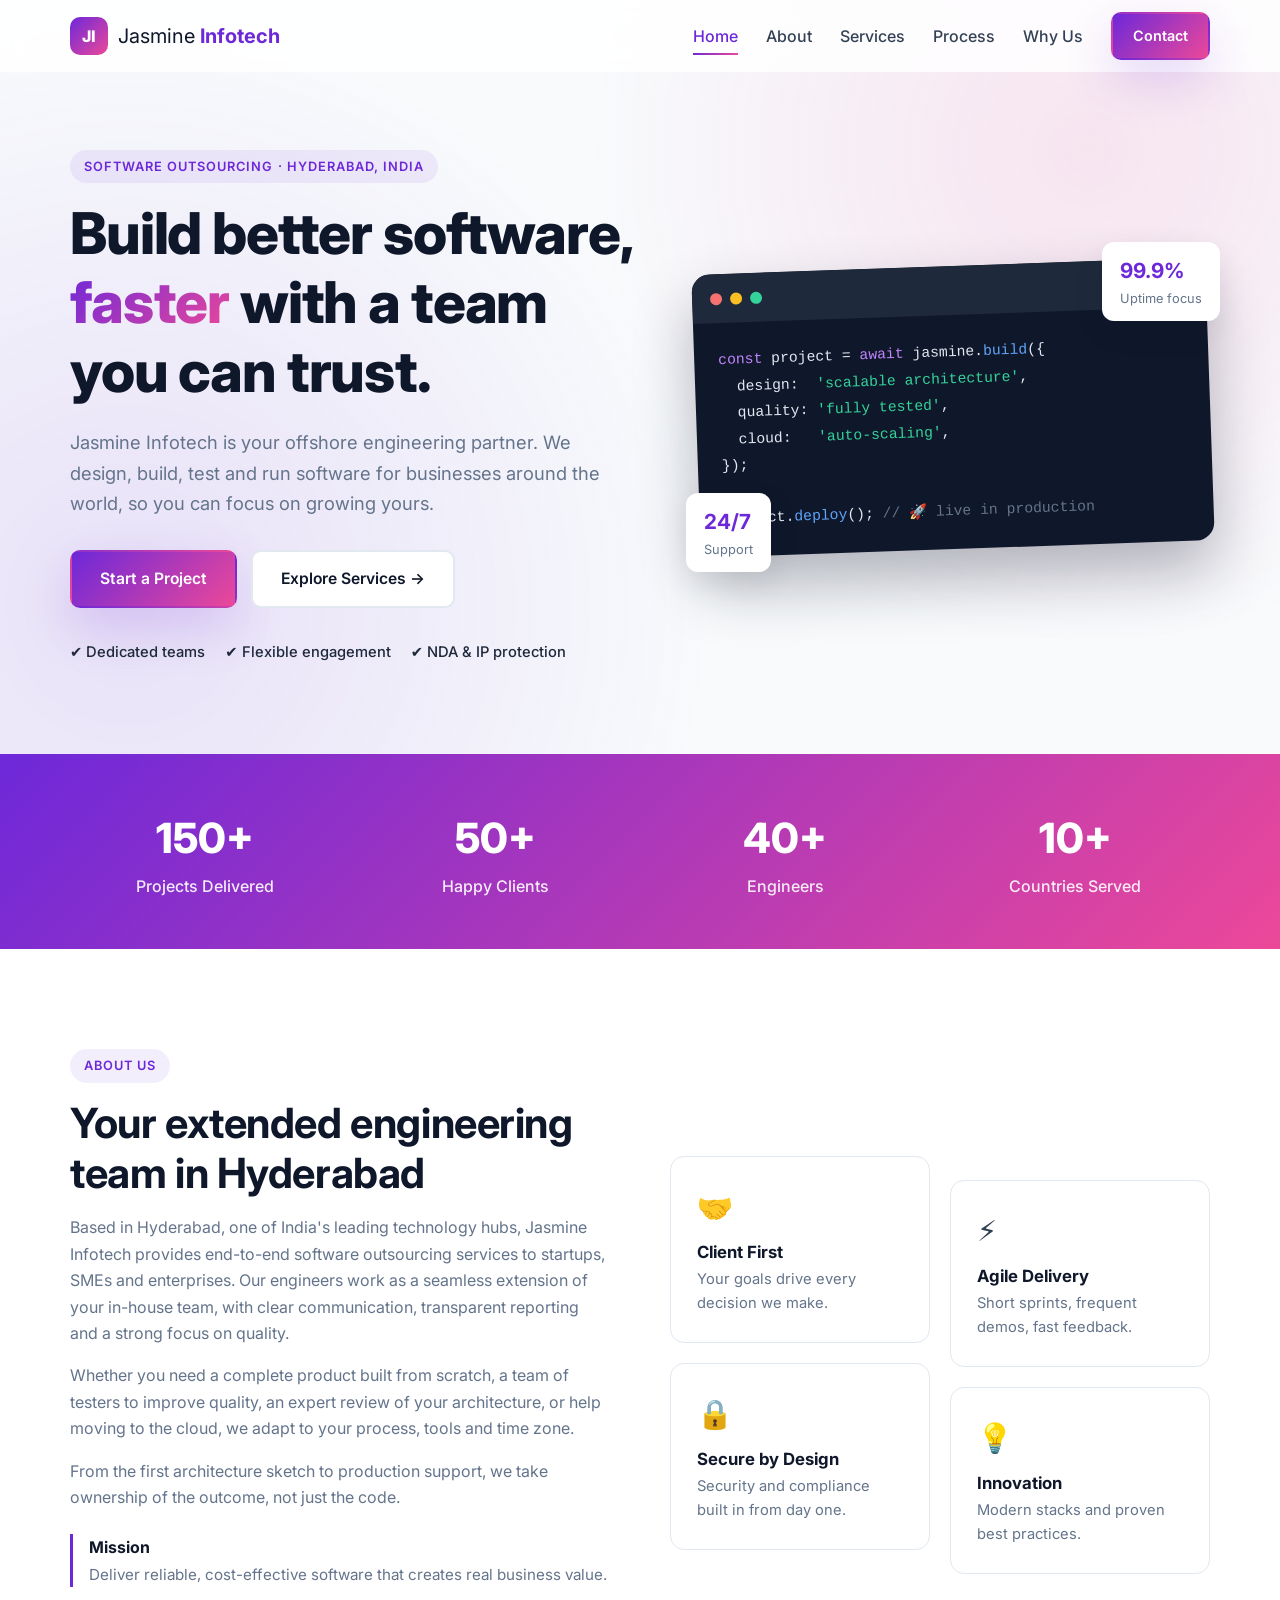
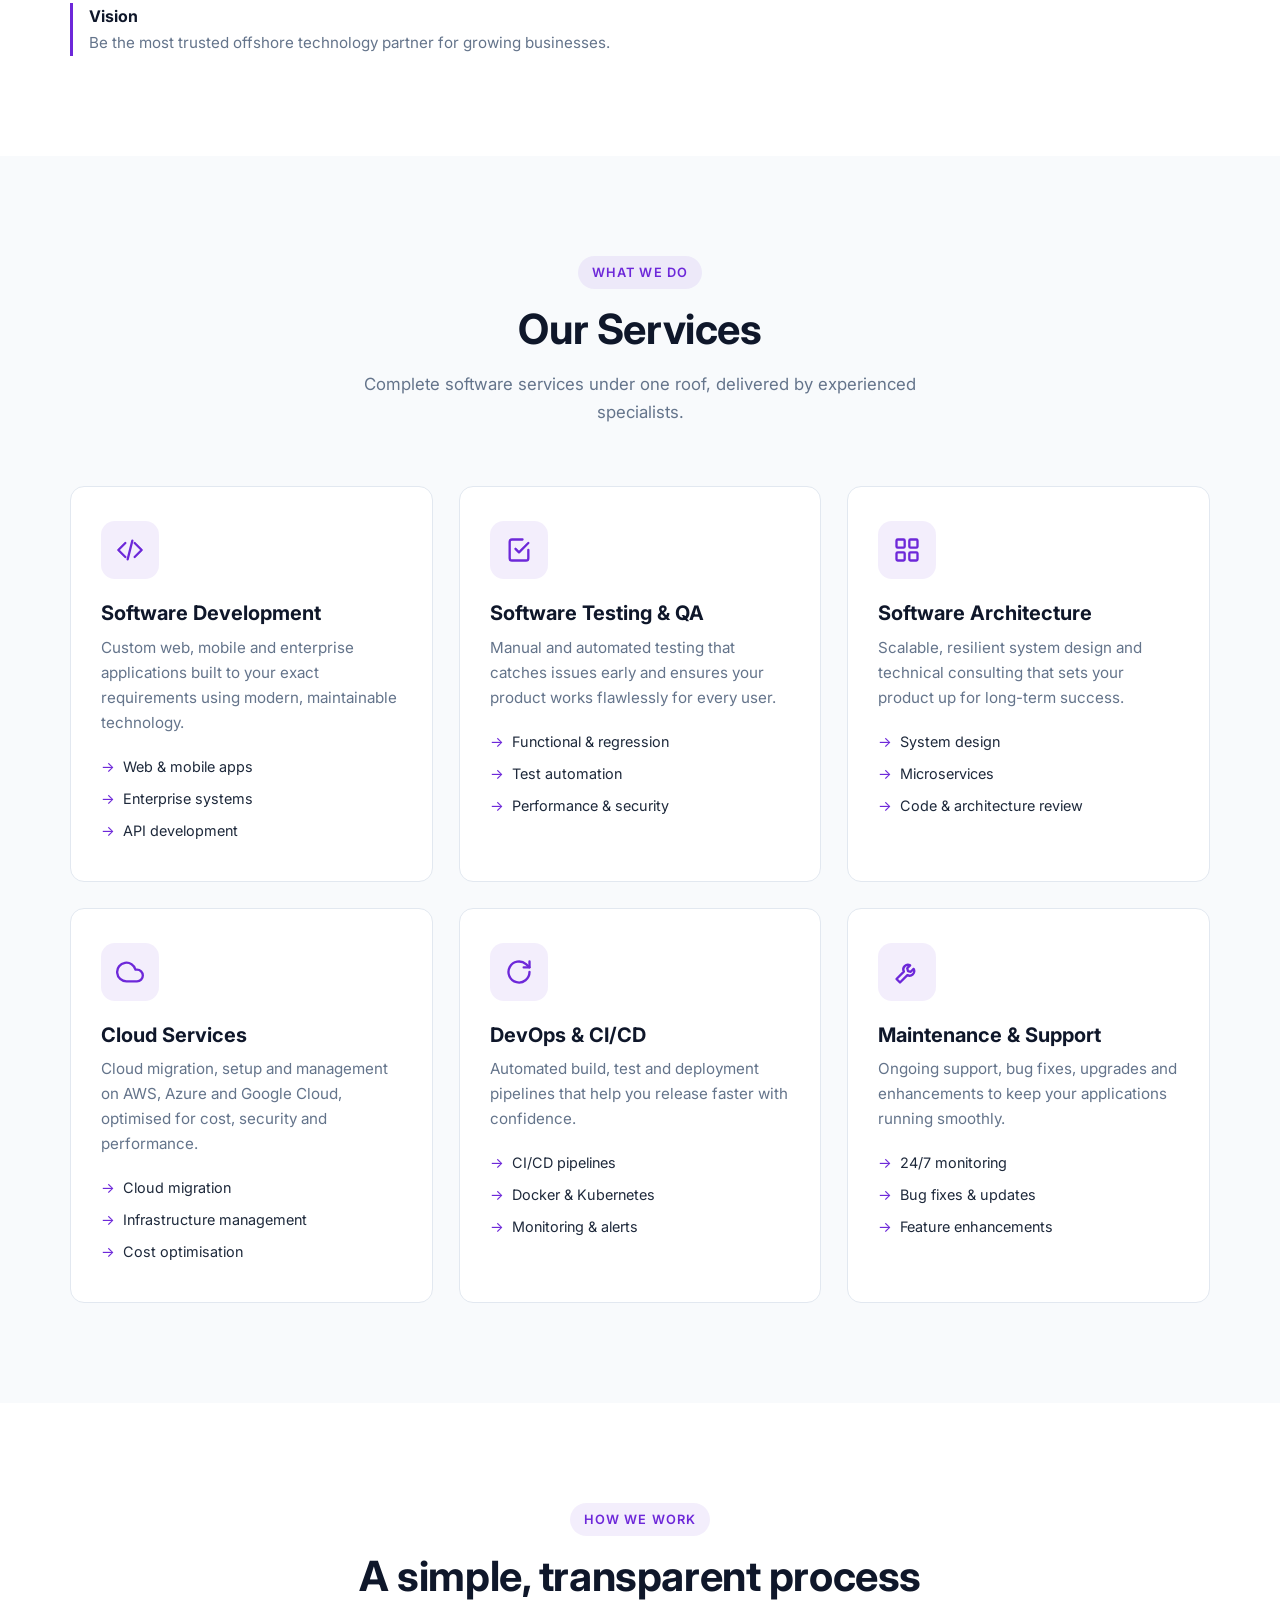
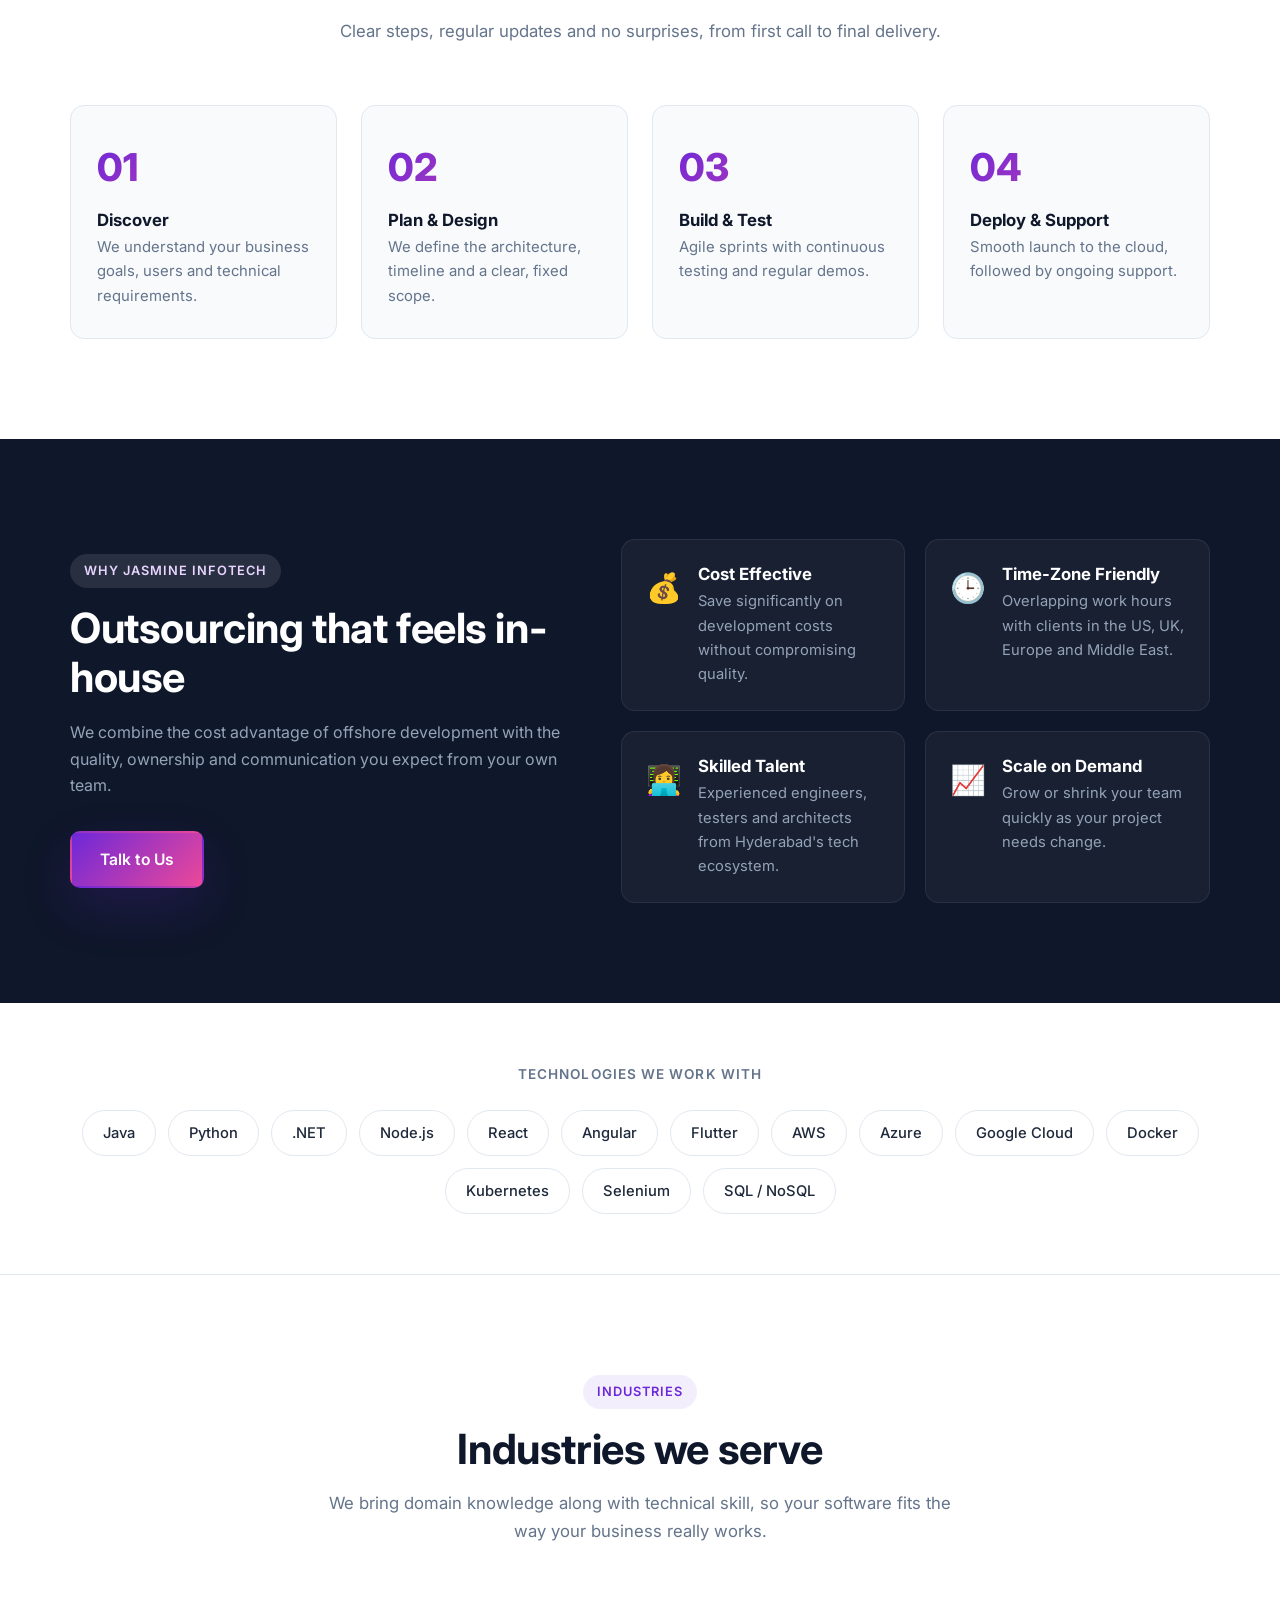
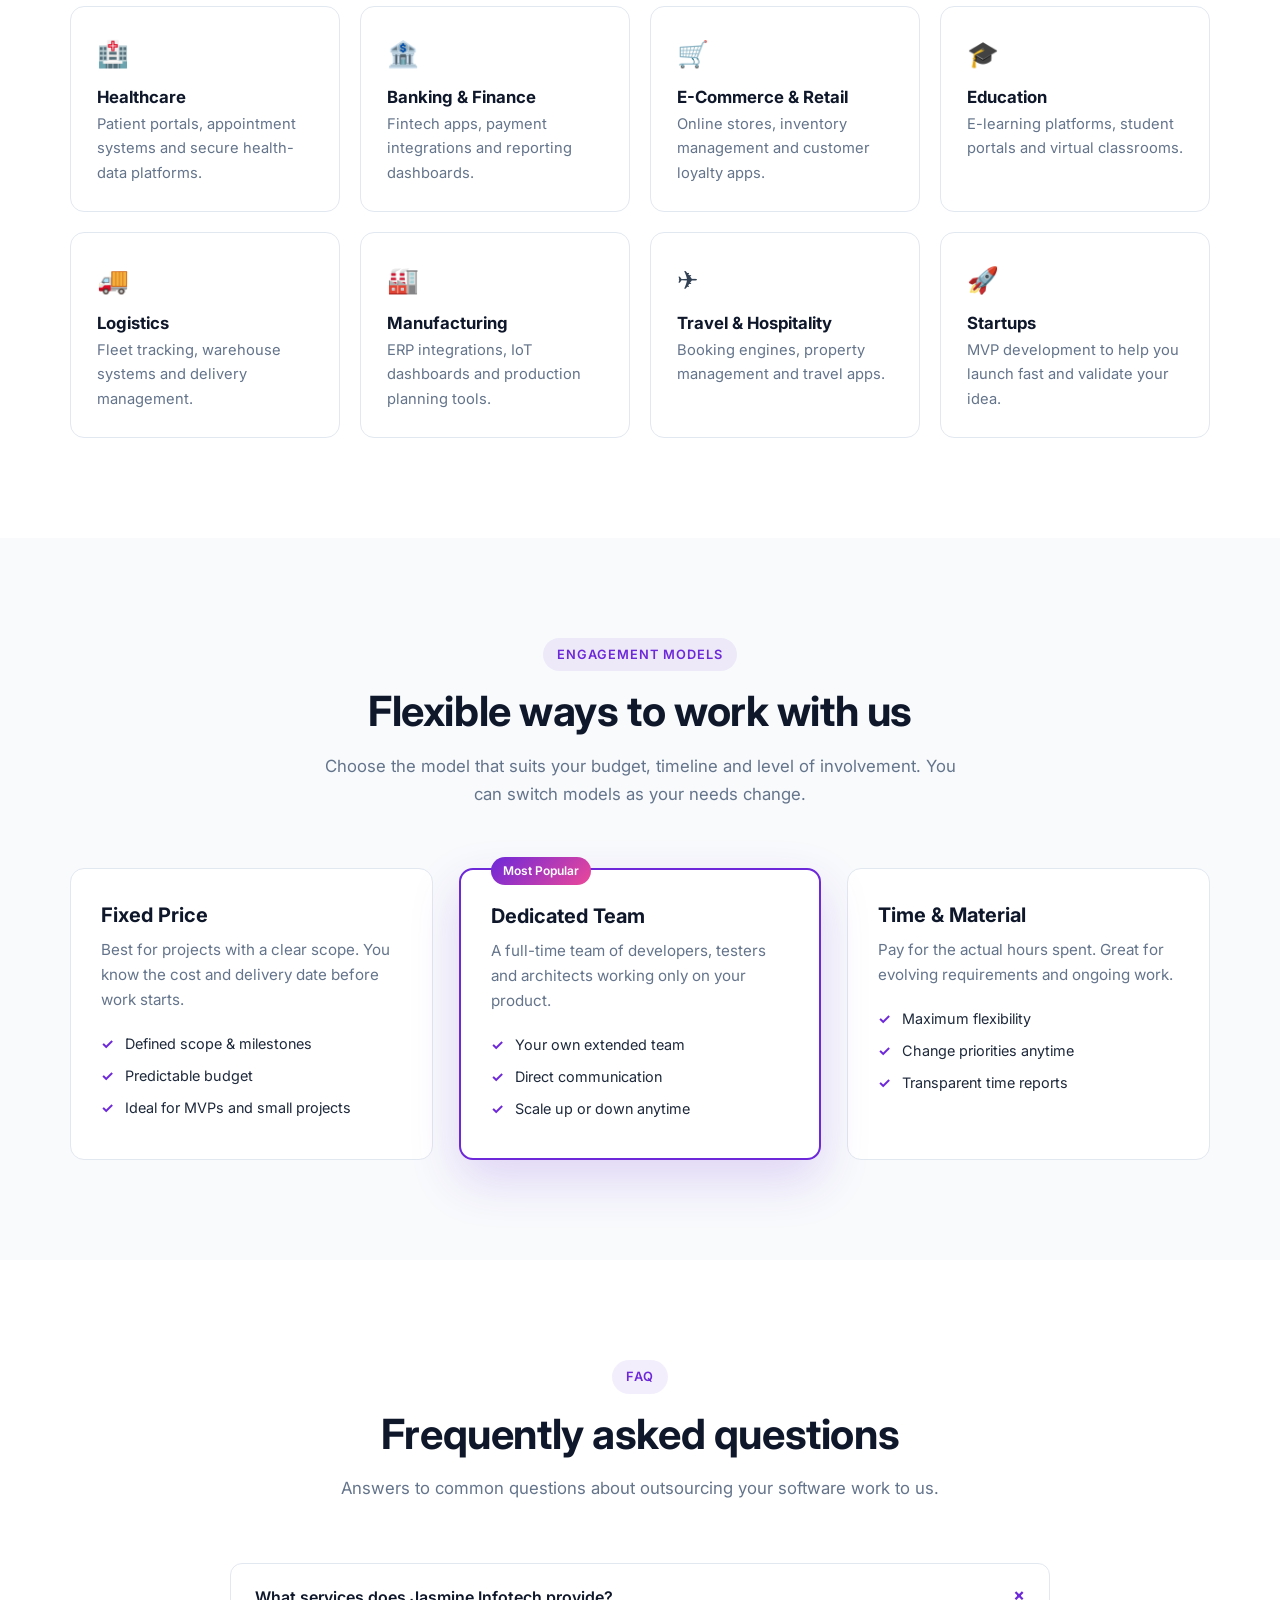
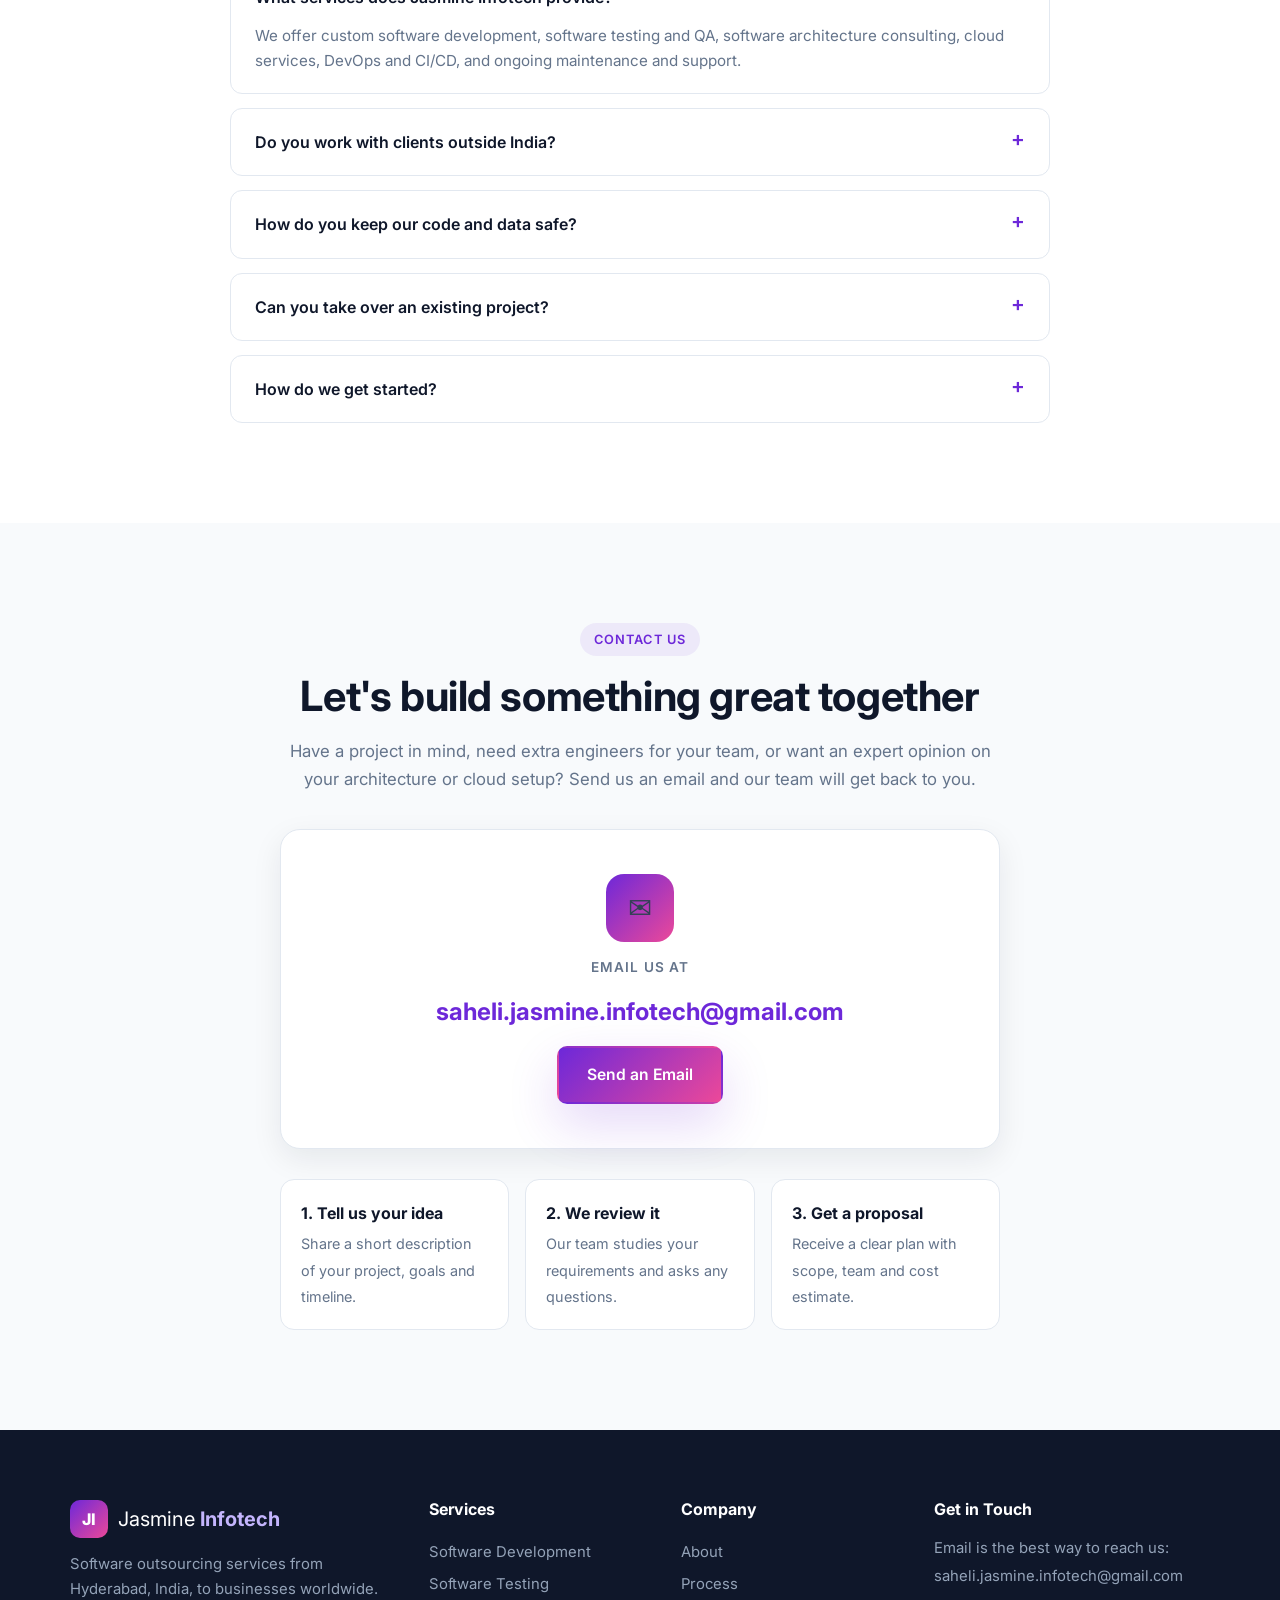
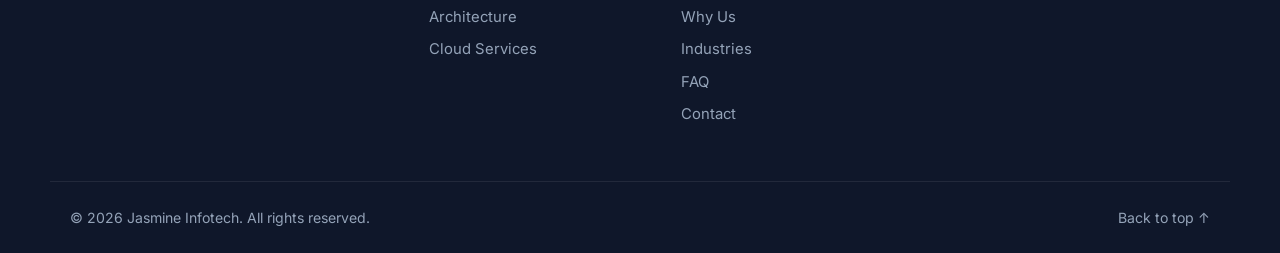
==== index.html @ f43a588f "Add files via upload" ====
<!DOCTYPE html>
<html lang="en">
<head>
  <meta charset="UTF-8" />
  <meta name="viewport" content="width=device-width, initial-scale=1.0" />
  <title>Jasmine Infotech | Software Outsourcing Services, Hyderabad</title>
  <meta name="description" content="Jasmine Infotech is a Hyderabad-based software outsourcing company offering custom software development, software testing, architecture consulting and cloud services." />
  <link rel="preconnect" href="https://fonts.googleapis.com" />
  <link rel="preconnect" href="https://fonts.gstatic.com" crossorigin />
  <link href="https://fonts.googleapis.com/css2?family=Inter:wght@400;500;600;700;800&display=swap" rel="stylesheet" />
  <script>document.documentElement.classList.add("js");</script>
  <style>
/* ===========================
   Jasmine Infotech - Styles
   =========================== */

:root {
  --primary: #6d28d9;
  --primary-dark: #5b21b6;
  --accent: #ec4899;
  --dark: #0f172a;
  --dark-2: #1e293b;
  --text: #334155;
  --muted: #64748b;
  --light: #f8fafc;
  --border: #e2e8f0;
  --white: #ffffff;
  --radius: 14px;
  --shadow: 0 10px 30px rgba(15, 23, 42, 0.08);
  --shadow-lg: 0 20px 50px rgba(109, 40, 217, 0.18);
  --gradient: linear-gradient(135deg, var(--primary), var(--accent));
}

*,
*::before,
*::after { box-sizing: border-box; margin: 0; padding: 0; }

html { scroll-behavior: smooth; scroll-padding-top: 80px; }

body {
  font-family: "Inter", system-ui, -apple-system, sans-serif;
  color: var(--text);
  background: var(--white);
  line-height: 1.65;
  -webkit-font-smoothing: antialiased;
}

img, svg { display: block; max-width: 100%; }
a { color: inherit; text-decoration: none; }
ul, ol { list-style: none; }

h1, h2, h3, h4, h5 { color: var(--dark); line-height: 1.2; font-weight: 700; }
h1 { font-size: clamp(2.2rem, 5vw, 3.6rem); font-weight: 800; letter-spacing: -0.02em; }
h2 { font-size: clamp(1.8rem, 3.5vw, 2.6rem); letter-spacing: -0.01em; margin-bottom: 1rem; }
h3 { font-size: 1.25rem; margin-bottom: 0.6rem; }
h4 { font-size: 1.05rem; margin-bottom: 0.3rem; }

.container { width: 100%; max-width: 1180px; margin: 0 auto; padding: 0 20px; }

.gradient-text {
  background: var(--gradient);
  -webkit-background-clip: text;
  background-clip: text;
  color: transparent;
}

.eyebrow {
  display: inline-block;
  font-size: 0.8rem;
  font-weight: 600;
  letter-spacing: 0.08em;
  text-transform: uppercase;
  color: var(--primary);
  background: rgba(109, 40, 217, 0.08);
  padding: 6px 14px;
  border-radius: 999px;
  margin-bottom: 1rem;
}
.eyebrow-light { color: #e9d5ff; background: rgba(255, 255, 255, 0.1); }

/* ---------- Buttons ---------- */
.btn {
  display: inline-flex;
  align-items: center;
  justify-content: center;
  gap: 8px;
  padding: 14px 28px;
  border-radius: 10px;
  font-weight: 600;
  font-size: 0.98rem;
  border: 2px solid transparent;
  cursor: pointer;
  transition: transform 0.2s, box-shadow 0.2s, background 0.2s, color 0.2s;
  font-family: inherit;
}
.btn-primary { background: var(--gradient); color: var(--white); box-shadow: var(--shadow-lg); }
.btn-primary:hover { transform: translateY(-2px); box-shadow: 0 24px 50px rgba(109, 40, 217, 0.3); }
.btn-ghost { color: var(--dark); border-color: var(--border); background: var(--white); }
.btn-ghost:hover { border-color: var(--primary); color: var(--primary); }
.btn-sm { padding: 10px 20px; font-size: 0.9rem; }
.btn-block { width: 100%; }

/* ---------- Header ---------- */
.header {
  position: fixed;
  inset: 0 0 auto 0;
  z-index: 100;
  background: rgba(255, 255, 255, 0.85);
  backdrop-filter: blur(12px);
  -webkit-backdrop-filter: blur(12px);
  transition: box-shadow 0.3s;
}
.header.scrolled { box-shadow: 0 4px 20px rgba(15, 23, 42, 0.08); }

.nav-wrap { display: flex; align-items: center; justify-content: space-between; height: 72px; }

.logo { display: flex; align-items: center; gap: 10px; font-size: 1.25rem; color: var(--dark); }
.logo-mark {
  display: grid;
  place-items: center;
  width: 38px;
  height: 38px;
  border-radius: 10px;
  background: var(--gradient);
  color: var(--white);
  font-weight: 800;
  font-size: 1rem;
  letter-spacing: -0.02em;
}
.logo-text strong { color: var(--primary); }
.logo-light { color: var(--white); }
.logo-light .logo-text strong { color: #c4b5fd; }

.nav { display: flex; align-items: center; gap: 28px; }
.nav-link { font-weight: 500; color: var(--text); position: relative; padding: 4px 0; }
.nav-link::after {
  content: "";
  position: absolute;
  left: 0;
  bottom: -2px;
  width: 0;
  height: 2px;
  background: var(--gradient);
  transition: width 0.25s;
}
.nav-link:hover,
.nav-link.active { color: var(--primary); }
.nav-link:hover::after,
.nav-link.active::after { width: 100%; }

.nav-toggle { display: none; background: none; border: 0; cursor: pointer; padding: 8px; }
.nav-toggle span { display: block; width: 24px; height: 2px; background: var(--dark); margin: 5px 0; transition: 0.3s; }
.nav-toggle.open span:nth-child(1) { transform: translateY(7px) rotate(45deg); }
.nav-toggle.open span:nth-child(2) { opacity: 0; }
.nav-toggle.open span:nth-child(3) { transform: translateY(-7px) rotate(-45deg); }

/* ---------- Hero ---------- */
.hero {
  padding: 150px 0 90px;
  background:
    radial-gradient(circle at 85% 20%, rgba(236, 72, 153, 0.12), transparent 40%),
    radial-gradient(circle at 10% 80%, rgba(109, 40, 217, 0.12), transparent 45%),
    var(--light);
  overflow: hidden;
}
.hero-grid { display: grid; grid-template-columns: 1.1fr 1fr; gap: 60px; align-items: center; }
.lead { font-size: 1.15rem; color: var(--muted); margin: 1.3rem 0 2rem; max-width: 560px; }
.hero-actions { display: flex; gap: 14px; flex-wrap: wrap; }
.hero-points { display: flex; flex-wrap: wrap; gap: 20px; margin-top: 2rem; font-size: 0.92rem; font-weight: 500; color: var(--dark-2); }

.hero-visual { position: relative; }
.code-card {
  background: var(--dark);
  border-radius: 18px;
  box-shadow: 0 30px 60px rgba(15, 23, 42, 0.3);
  overflow: hidden;
  transform: rotate(-2deg);
}
.code-head { display: flex; align-items: center; gap: 8px; padding: 14px 18px; background: var(--dark-2); }
.dot { width: 12px; height: 12px; border-radius: 50%; }
.dot.red { background: #f87171; }
.dot.yellow { background: #fbbf24; }
.dot.green { background: #34d399; }
.code-title { margin-left: auto; color: #94a3b8; font-size: 0.8rem; }
.code-body {
  padding: 24px;
  color: #e2e8f0;
  font-family: "SFMono-Regular", Consolas, Menlo, monospace;
  font-size: 0.92rem;
  line-height: 1.8;
  overflow-x: auto;
}
.code-body .k { color: #c084fc; }
.code-body .f { color: #60a5fa; }
.code-body .s { color: #34d399; }
.code-body .c { color: #64748b; }

.float-badge {
  position: absolute;
  background: var(--white);
  border-radius: 12px;
  padding: 12px 18px;
  box-shadow: var(--shadow);
  display: flex;
  flex-direction: column;
  animation: float 4s ease-in-out infinite;
}
.float-badge strong { font-size: 1.3rem; color: var(--primary); }
.float-badge span { font-size: 0.8rem; color: var(--muted); }
.badge-1 { top: -24px; right: -10px; }
.badge-2 { bottom: -24px; left: -10px; animation-delay: 2s; }

@keyframes float {
  0%, 100% { transform: translateY(0); }
  50% { transform: translateY(-10px); }
}

/* ---------- Stats ---------- */
.stats { background: var(--gradient); padding: 50px 0; color: var(--white); }
.stats-grid { display: grid; grid-template-columns: repeat(4, 1fr); gap: 20px; text-align: center; }
.stat-num, .stat-suffix { font-size: 2.6rem; font-weight: 800; }
.stat p { opacity: 0.9; font-weight: 500; }

/* ---------- Sections ---------- */
.section { padding: 100px 0; }
.section-alt { background: var(--light); }
.section-dark { background: var(--dark); color: #cbd5e1; }
.section-dark h2, .section-dark h4 { color: var(--white); }
.muted-light { color: #94a3b8; margin-bottom: 2rem; }

.section-head { text-align: center; max-width: 640px; margin: 0 auto 60px; }
.section-head p { color: var(--muted); font-size: 1.05rem; }

/* ---------- About ---------- */
.about-grid { display: grid; grid-template-columns: 1fr 1fr; gap: 60px; align-items: center; }
.about-text p { margin-bottom: 1rem; color: var(--muted); }
.about-list { display: grid; gap: 16px; margin-top: 1.5rem; }
.about-list div { border-left: 3px solid var(--primary); padding-left: 16px; }
.about-list strong { display: block; color: var(--dark); }
.about-list span { color: var(--muted); font-size: 0.95rem; }

.about-cards { display: grid; grid-template-columns: 1fr 1fr; gap: 20px; }
.mini-card {
  background: var(--white);
  border: 1px solid var(--border);
  border-radius: var(--radius);
  padding: 26px;
  transition: transform 0.3s, box-shadow 0.3s;
}
.mini-card:nth-child(even) { transform: translateY(24px); }
.mini-card:hover { box-shadow: var(--shadow); }
.mini-icon { font-size: 1.8rem; display: block; margin-bottom: 12px; }
.mini-card p { font-size: 0.92rem; color: var(--muted); }

/* ---------- Services ---------- */
.services-grid { display: grid; grid-template-columns: repeat(3, 1fr); gap: 26px; }
.service-card {
  background: var(--white);
  border: 1px solid var(--border);
  border-radius: var(--radius);
  padding: 34px 30px;
  position: relative;
  overflow: hidden;
  transition: transform 0.3s, box-shadow 0.3s, border-color 0.3s;
}
.service-card::before {
  content: "";
  position: absolute;
  inset: 0 0 auto 0;
  height: 4px;
  background: var(--gradient);
  transform: scaleX(0);
  transform-origin: left;
  transition: transform 0.35s;
}
.service-card:hover { transform: translateY(-6px); box-shadow: var(--shadow-lg); border-color: transparent; }
.service-card:hover::before { transform: scaleX(1); }
.service-icon {
  width: 58px;
  height: 58px;
  border-radius: 14px;
  display: grid;
  place-items: center;
  background: rgba(109, 40, 217, 0.08);
  margin-bottom: 22px;
  transition: background 0.3s;
}
.service-icon svg {
  width: 28px;
  height: 28px;
  fill: none;
  stroke: var(--primary);
  stroke-width: 2;
  stroke-linecap: round;
  stroke-linejoin: round;
  transition: stroke 0.3s;
}
.service-card:hover .service-icon { background: var(--gradient); }
.service-card:hover .service-icon svg { stroke: var(--white); }
.service-card p { color: var(--muted); font-size: 0.95rem; margin-bottom: 1rem; }
.service-card li { font-size: 0.9rem; padding: 4px 0 4px 22px; position: relative; color: var(--dark-2); }
.service-card li::before { content: "→"; position: absolute; left: 0; color: var(--primary); }

/* ---------- Process ---------- */
.process-grid { display: grid; grid-template-columns: repeat(4, 1fr); gap: 24px; counter-reset: step; }
.step {
  padding: 30px 26px;
  border-radius: var(--radius);
  background: var(--light);
  border: 1px solid var(--border);
  position: relative;
}
.step-num {
  font-size: 2.4rem;
  font-weight: 800;
  background: var(--gradient);
  -webkit-background-clip: text;
  background-clip: text;
  color: transparent;
  display: block;
  margin-bottom: 10px;
}
.step p { color: var(--muted); font-size: 0.93rem; }

/* ---------- Why us ---------- */
.why-grid { display: grid; grid-template-columns: 1fr 1.2fr; gap: 60px; align-items: center; }
.why-list { display: grid; grid-template-columns: 1fr 1fr; gap: 20px; }
.why-item {
  display: flex;
  gap: 16px;
  padding: 24px;
  background: rgba(255, 255, 255, 0.04);
  border: 1px solid rgba(255, 255, 255, 0.08);
  border-radius: var(--radius);
  transition: background 0.3s;
}
.why-item:hover { background: rgba(255, 255, 255, 0.08); }
.why-item > span { font-size: 1.8rem; }
.why-item p { font-size: 0.92rem; color: #94a3b8; }

/* ---------- Tech ---------- */
.tech { padding: 60px 0; border-bottom: 1px solid var(--border); }
.tech-label { text-align: center; font-weight: 600; color: var(--muted); text-transform: uppercase; letter-spacing: 0.08em; font-size: 0.85rem; margin-bottom: 24px; }
.tech-list { display: flex; flex-wrap: wrap; justify-content: center; gap: 12px; }
.tech-list span {
  padding: 10px 20px;
  border: 1px solid var(--border);
  border-radius: 999px;
  font-weight: 500;
  font-size: 0.92rem;
  color: var(--dark-2);
  transition: 0.25s;
}
.tech-list span:hover { border-color: var(--primary); color: var(--primary); background: rgba(109, 40, 217, 0.05); }

/* ---------- Contact ---------- */
.contact-box { max-width: 760px; margin: 0 auto; text-align: center; }
.contact-box > p { color: var(--muted); font-size: 1.05rem; margin-bottom: 2.2rem; }
.email-card {
  display: flex;
  flex-direction: column;
  align-items: center;
  gap: 14px;
  background: var(--white);
  border-radius: 20px;
  padding: 44px 30px;
  box-shadow: var(--shadow);
  border: 1px solid var(--border);
}
.email-icon {
  width: 68px;
  height: 68px;
  display: grid;
  place-items: center;
  border-radius: 18px;
  background: var(--gradient);
  font-size: 1.8rem;
}
.email-label { font-size: 0.85rem; font-weight: 600; text-transform: uppercase; letter-spacing: 0.08em; color: var(--muted); }
.email-address { font-size: clamp(1.05rem, 3.5vw, 1.5rem); font-weight: 700; color: var(--primary); word-break: break-all; }
.email-address:hover { text-decoration: underline; }
.email-tips { display: grid; grid-template-columns: repeat(3, 1fr); gap: 16px; margin-top: 30px; text-align: left; }
.email-tips div { background: var(--white); border: 1px solid var(--border); border-radius: var(--radius); padding: 20px; }
.email-tips strong { display: block; color: var(--dark); margin-bottom: 4px; }
.email-tips span { font-size: 0.9rem; color: var(--muted); }

/* ---------- Industries / Models / FAQ ---------- */
.industry-grid { display: grid; grid-template-columns: repeat(4, 1fr); gap: 20px; }
.industry {
  padding: 26px;
  border-radius: var(--radius);
  border: 1px solid var(--border);
  background: var(--white);
  transition: transform 0.3s, box-shadow 0.3s;
}
.industry:hover { transform: translateY(-4px); box-shadow: var(--shadow); }
.industry .mini-icon { font-size: 1.6rem; }
.industry p { font-size: 0.92rem; color: var(--muted); }

.models-grid { display: grid; grid-template-columns: repeat(3, 1fr); gap: 26px; }
.model {
  background: var(--white);
  border: 1px solid var(--border);
  border-radius: var(--radius);
  padding: 34px 30px;
}
.model.featured { border: 2px solid var(--primary); box-shadow: var(--shadow-lg); position: relative; }
.model-tag {
  position: absolute;
  top: -13px;
  left: 30px;
  background: var(--gradient);
  color: var(--white);
  font-size: 0.75rem;
  font-weight: 600;
  padding: 4px 12px;
  border-radius: 999px;
}
.model > p { color: var(--muted); font-size: 0.95rem; margin-bottom: 1rem; }
.model li { font-size: 0.9rem; padding: 4px 0 4px 24px; position: relative; color: var(--dark-2); }
.model li::before { content: "✓"; position: absolute; left: 0; color: var(--primary); font-weight: 700; }

.faq-list { max-width: 820px; margin: 0 auto; display: grid; gap: 14px; }
.faq-list details {
  background: var(--white);
  border: 1px solid var(--border);
  border-radius: 12px;
  padding: 20px 24px;
}
.faq-list summary {
  cursor: pointer;
  font-weight: 600;
  color: var(--dark);
  list-style: none;
  display: flex;
  justify-content: space-between;
  gap: 16px;
}
.faq-list summary::-webkit-details-marker { display: none; }
.faq-list summary::after { content: "+"; color: var(--primary); font-size: 1.3rem; line-height: 1; transition: transform 0.2s; }
.faq-list details[open] summary::after { transform: rotate(45deg); }
.faq-list details p { margin-top: 12px; color: var(--muted); font-size: 0.95rem; }

/* ---------- Footer ---------- */
.footer { background: var(--dark); color: #94a3b8; padding: 70px 0 0; }
.footer-grid { display: grid; grid-template-columns: 1.5fr 1fr 1fr 1.3fr; gap: 40px; padding-bottom: 50px; }
.footer-grid > div > p { margin-top: 14px; font-size: 0.93rem; }
.footer h5 { color: var(--white); font-size: 1rem; margin-bottom: 16px; }
.footer-grid a:not(.logo) { display: block; padding: 4px 0; font-size: 0.93rem; transition: color 0.2s; word-break: break-all; }
.footer-grid a:not(.logo):hover { color: var(--white); }
.footer-bottom {
  display: flex;
  justify-content: space-between;
  align-items: center;
  flex-wrap: wrap;
  gap: 10px;
  padding-top: 24px;
  padding-bottom: 24px;
  border-top: 1px solid rgba(255, 255, 255, 0.08);
  font-size: 0.88rem;
}
.to-top:hover { color: var(--white); }

/* ---------- Reveal animation ---------- */
.js .reveal { opacity: 0; transform: translateY(30px); transition: opacity 0.7s ease, transform 0.7s ease; }
.js .reveal.visible { opacity: 1; transform: none; }
.mini-card.reveal.visible:nth-child(even) { transform: translateY(24px); }

@media (prefers-reduced-motion: reduce) {
  html { scroll-behavior: auto; }
  .reveal { opacity: 1; transform: none; transition: none; }
  .float-badge { animation: none; }
}

/* ---------- Responsive ---------- */
@media (max-width: 1024px) {
  .services-grid { grid-template-columns: repeat(2, 1fr); }
  .process-grid { grid-template-columns: repeat(2, 1fr); }
  .industry-grid { grid-template-columns: repeat(2, 1fr); }
  .models-grid { grid-template-columns: 1fr; max-width: 520px; margin: 0 auto; }
  .footer-grid { grid-template-columns: 1fr 1fr; }
}

@media (max-width: 860px) {
  .nav {
    position: fixed;
    top: 72px;
    left: 0;
    right: 0;
    flex-direction: column;
    align-items: stretch;
    gap: 0;
    background: var(--white);
    padding: 10px 20px 24px;
    box-shadow: 0 20px 30px rgba(15, 23, 42, 0.1);
    transform: translateY(-120%);
    transition: transform 0.35s ease;
    z-index: -1;
  }
  .nav.open { transform: translateY(0); }
  .nav-link { padding: 14px 0; border-bottom: 1px solid var(--border); }
  .nav-link::after { display: none; }
  .nav-cta { margin-top: 16px; }
  .nav-toggle { display: block; }

  .hero { padding: 120px 0 80px; }
  .hero-grid,
  .about-grid,
  .why-grid { grid-template-columns: 1fr; gap: 50px; }
  .hero-visual { max-width: 520px; margin: 0 auto; width: 100%; }
  .stats-grid { grid-template-columns: repeat(2, 1fr); gap: 30px; }
  .section { padding: 80px 0; }
}

@media (max-width: 600px) {
  .services-grid,
  .process-grid,
  .why-list,
  .about-cards,
  .email-tips,
  .industry-grid,
  .models-grid,
  .footer-grid { grid-template-columns: 1fr; }
  .mini-card:nth-child(even),
  .mini-card.reveal.visible:nth-child(even) { transform: none; }
  .email-card { padding: 34px 20px; }
  .container { padding: 0 16px; }
  .code-body { font-size: 0.8rem; padding: 18px; }
  .badge-1 { right: 0; }
  .badge-2 { left: 0; }
}
  </style>
</head>
<body>

  <!-- ========== HEADER ========== -->
  <header class="header" id="header">
    <div class="container nav-wrap">
      <a href="#home" class="logo" aria-label="Jasmine Infotech home">
        <span class="logo-mark">JI</span>
        <span class="logo-text">Jasmine <strong>Infotech</strong></span>
      </a>

      <nav class="nav" id="nav">
        <a href="#home" class="nav-link active">Home</a>
        <a href="#about" class="nav-link">About</a>
        <a href="#services" class="nav-link">Services</a>
        <a href="#process" class="nav-link">Process</a>
        <a href="#why" class="nav-link">Why Us</a>
        <a href="#contact" class="btn btn-primary btn-sm nav-cta">Contact</a>
      </nav>

      <button class="nav-toggle" id="navToggle" aria-label="Open menu" aria-expanded="false">
        <span></span><span></span><span></span>
      </button>
    </div>
  </header>

  <main>
    <!-- ========== HERO ========== -->
    <section class="hero" id="home">
      <div class="container hero-grid">
        <div class="hero-content reveal">
          <span class="eyebrow">Software Outsourcing · Hyderabad, India</span>
          <h1>Build better software, <span class="gradient-text">faster</span> with a team you can trust.</h1>
          <p class="lead">
            Jasmine Infotech is your offshore engineering partner. We design, build, test and run
            software for businesses around the world, so you can focus on growing yours.
          </p>
          <div class="hero-actions">
            <a href="#contact" class="btn btn-primary">Start a Project</a>
            <a href="#services" class="btn btn-ghost">Explore Services →</a>
          </div>
          <ul class="hero-points">
            <li>✔ Dedicated teams</li>
            <li>✔ Flexible engagement</li>
            <li>✔ NDA &amp; IP protection</li>
          </ul>
        </div>

        <div class="hero-visual reveal" aria-hidden="true">
          <div class="code-card">
            <div class="code-head">
              <span class="dot red"></span><span class="dot yellow"></span><span class="dot green"></span>
              <span class="code-title">deploy.js</span>
            </div>
<pre class="code-body"><code><span class="k">const</span> project = <span class="k">await</span> jasmine.<span class="f">build</span>({
  design:  <span class="s">'scalable architecture'</span>,
  quality: <span class="s">'fully tested'</span>,
  cloud:   <span class="s">'auto-scaling'</span>,
});

project.<span class="f">deploy</span>(); <span class="c">// 🚀 live in production</span></code></pre>
          </div>
          <div class="float-badge badge-1"><strong>99.9%</strong><span>Uptime focus</span></div>
          <div class="float-badge badge-2"><strong>24/7</strong><span>Support</span></div>
        </div>
      </div>
    </section>

    <!-- ========== STATS ========== -->
    <section class="stats">
      <div class="container stats-grid">
        <div class="stat reveal"><span class="stat-num" data-target="150">0</span><span class="stat-suffix">+</span><p>Projects Delivered</p></div>
        <div class="stat reveal"><span class="stat-num" data-target="50">0</span><span class="stat-suffix">+</span><p>Happy Clients</p></div>
        <div class="stat reveal"><span class="stat-num" data-target="40">0</span><span class="stat-suffix">+</span><p>Engineers</p></div>
        <div class="stat reveal"><span class="stat-num" data-target="10">0</span><span class="stat-suffix">+</span><p>Countries Served</p></div>
      </div>
    </section>

    <!-- ========== ABOUT ========== -->
    <section class="section" id="about">
      <div class="container about-grid">
        <div class="about-text reveal">
          <span class="eyebrow">About Us</span>
          <h2>Your extended engineering team in Hyderabad</h2>
          <p>
            Based in Hyderabad, one of India's leading technology hubs, Jasmine Infotech provides
            end-to-end software outsourcing services to startups, SMEs and enterprises. Our engineers
            work as a seamless extension of your in-house team, with clear communication,
            transparent reporting and a strong focus on quality.
          </p>
          <p>
            Whether you need a complete product built from scratch, a team of testers to improve
            quality, an expert review of your architecture, or help moving to the cloud, we adapt to
            your process, tools and time zone.
          </p>
          <p>
            From the first architecture sketch to production support, we take ownership of the
            outcome, not just the code.
          </p>
          <div class="about-list">
            <div><strong>Mission</strong><span>Deliver reliable, cost-effective software that creates real business value.</span></div>
            <div><strong>Vision</strong><span>Be the most trusted offshore technology partner for growing businesses.</span></div>
          </div>
        </div>
        <div class="about-cards reveal">
          <div class="mini-card"><span class="mini-icon">🤝</span><h4>Client First</h4><p>Your goals drive every decision we make.</p></div>
          <div class="mini-card"><span class="mini-icon">⚡</span><h4>Agile Delivery</h4><p>Short sprints, frequent demos, fast feedback.</p></div>
          <div class="mini-card"><span class="mini-icon">🔒</span><h4>Secure by Design</h4><p>Security and compliance built in from day one.</p></div>
          <div class="mini-card"><span class="mini-icon">💡</span><h4>Innovation</h4><p>Modern stacks and proven best practices.</p></div>
        </div>
      </div>
    </section>

    <!-- ========== SERVICES ========== -->
    <section class="section section-alt" id="services">
      <div class="container">
        <div class="section-head reveal">
          <span class="eyebrow">What We Do</span>
          <h2>Our Services</h2>
          <p>Complete software services under one roof, delivered by experienced specialists.</p>
        </div>

        <div class="services-grid">
          <article class="service-card reveal">
            <div class="service-icon">
              <svg viewBox="0 0 24 24"><path d="M8 6l-6 6 6 6M16 6l6 6-6 6M14 4l-4 16"/></svg>
            </div>
            <h3>Software Development</h3>
            <p>Custom web, mobile and enterprise applications built to your exact requirements using modern, maintainable technology.</p>
            <ul><li>Web &amp; mobile apps</li><li>Enterprise systems</li><li>API development</li></ul>
          </article>

          <article class="service-card reveal">
            <div class="service-icon">
              <svg viewBox="0 0 24 24"><path d="M9 11l3 3 8-8"/><path d="M20 12v7a2 2 0 01-2 2H6a2 2 0 01-2-2V5a2 2 0 012-2h9"/></svg>
            </div>
            <h3>Software Testing &amp; QA</h3>
            <p>Manual and automated testing that catches issues early and ensures your product works flawlessly for every user.</p>
            <ul><li>Functional &amp; regression</li><li>Test automation</li><li>Performance &amp; security</li></ul>
          </article>

          <article class="service-card reveal">
            <div class="service-icon">
              <svg viewBox="0 0 24 24"><rect x="3" y="3" width="7" height="7" rx="1"/><rect x="14" y="3" width="7" height="7" rx="1"/><rect x="3" y="14" width="7" height="7" rx="1"/><rect x="14" y="14" width="7" height="7" rx="1"/></svg>
            </div>
            <h3>Software Architecture</h3>
            <p>Scalable, resilient system design and technical consulting that sets your product up for long-term success.</p>
            <ul><li>System design</li><li>Microservices</li><li>Code &amp; architecture review</li></ul>
          </article>

          <article class="service-card reveal">
            <div class="service-icon">
              <svg viewBox="0 0 24 24"><path d="M18 10h-1.26A8 8 0 109 20h9a5 5 0 000-10z"/></svg>
            </div>
            <h3>Cloud Services</h3>
            <p>Cloud migration, setup and management on AWS, Azure and Google Cloud, optimised for cost, security and performance.</p>
            <ul><li>Cloud migration</li><li>Infrastructure management</li><li>Cost optimisation</li></ul>
          </article>

          <article class="service-card reveal">
            <div class="service-icon">
              <svg viewBox="0 0 24 24"><path d="M21 12a9 9 0 11-3-6.7L21 8"/><path d="M21 3v5h-5"/></svg>
            </div>
            <h3>DevOps &amp; CI/CD</h3>
            <p>Automated build, test and deployment pipelines that help you release faster with confidence.</p>
            <ul><li>CI/CD pipelines</li><li>Docker &amp; Kubernetes</li><li>Monitoring &amp; alerts</li></ul>
          </article>

          <article class="service-card reveal">
            <div class="service-icon">
              <svg viewBox="0 0 24 24"><path d="M14.7 6.3a4 4 0 00-5.4 5.4L3 18l3 3 6.3-6.3a4 4 0 005.4-5.4l-2.5 2.5-2.4-.6-.6-2.4z"/></svg>
            </div>
            <h3>Maintenance &amp; Support</h3>
            <p>Ongoing support, bug fixes, upgrades and enhancements to keep your applications running smoothly.</p>
            <ul><li>24/7 monitoring</li><li>Bug fixes &amp; updates</li><li>Feature enhancements</li></ul>
          </article>
        </div>
      </div>
    </section>

    <!-- ========== PROCESS ========== -->
    <section class="section" id="process">
      <div class="container">
        <div class="section-head reveal">
          <span class="eyebrow">How We Work</span>
          <h2>A simple, transparent process</h2>
          <p>Clear steps, regular updates and no surprises, from first call to final delivery.</p>
        </div>
        <ol class="process-grid">
          <li class="step reveal"><span class="step-num">01</span><h4>Discover</h4><p>We understand your business goals, users and technical requirements.</p></li>
          <li class="step reveal"><span class="step-num">02</span><h4>Plan &amp; Design</h4><p>We define the architecture, timeline and a clear, fixed scope.</p></li>
          <li class="step reveal"><span class="step-num">03</span><h4>Build &amp; Test</h4><p>Agile sprints with continuous testing and regular demos.</p></li>
          <li class="step reveal"><span class="step-num">04</span><h4>Deploy &amp; Support</h4><p>Smooth launch to the cloud, followed by ongoing support.</p></li>
        </ol>
      </div>
    </section>

    <!-- ========== WHY US ========== -->
    <section class="section section-dark" id="why">
      <div class="container why-grid">
        <div class="reveal">
          <span class="eyebrow eyebrow-light">Why Jasmine Infotech</span>
          <h2>Outsourcing that feels in-house</h2>
          <p class="muted-light">
            We combine the cost advantage of offshore development with the quality, ownership and
            communication you expect from your own team.
          </p>
          <a href="#contact" class="btn btn-primary">Talk to Us</a>
        </div>
        <div class="why-list">
          <div class="why-item reveal"><span>💰</span><div><h4>Cost Effective</h4><p>Save significantly on development costs without compromising quality.</p></div></div>
          <div class="why-item reveal"><span>🕒</span><div><h4>Time-Zone Friendly</h4><p>Overlapping work hours with clients in the US, UK, Europe and Middle East.</p></div></div>
          <div class="why-item reveal"><span>👩‍💻</span><div><h4>Skilled Talent</h4><p>Experienced engineers, testers and architects from Hyderabad's tech ecosystem.</p></div></div>
          <div class="why-item reveal"><span>📈</span><div><h4>Scale on Demand</h4><p>Grow or shrink your team quickly as your project needs change.</p></div></div>
        </div>
      </div>
    </section>

    <!-- ========== TECH ========== -->
    <section class="tech">
      <div class="container">
        <p class="tech-label">Technologies we work with</p>
        <div class="tech-list">
          <span>Java</span><span>Python</span><span>.NET</span><span>Node.js</span><span>React</span>
          <span>Angular</span><span>Flutter</span><span>AWS</span><span>Azure</span><span>Google Cloud</span>
          <span>Docker</span><span>Kubernetes</span><span>Selenium</span><span>SQL / NoSQL</span>
        </div>
      </div>
    </section>

    <!-- ========== INDUSTRIES ========== -->
    <section class="section" id="industries">
      <div class="container">
        <div class="section-head reveal">
          <span class="eyebrow">Industries</span>
          <h2>Industries we serve</h2>
          <p>We bring domain knowledge along with technical skill, so your software fits the way your business really works.</p>
        </div>
        <div class="industry-grid">
          <div class="industry reveal"><span class="mini-icon">🏥</span><h4>Healthcare</h4><p>Patient portals, appointment systems and secure health-data platforms.</p></div>
          <div class="industry reveal"><span class="mini-icon">🏦</span><h4>Banking &amp; Finance</h4><p>Fintech apps, payment integrations and reporting dashboards.</p></div>
          <div class="industry reveal"><span class="mini-icon">🛒</span><h4>E-Commerce &amp; Retail</h4><p>Online stores, inventory management and customer loyalty apps.</p></div>
          <div class="industry reveal"><span class="mini-icon">🎓</span><h4>Education</h4><p>E-learning platforms, student portals and virtual classrooms.</p></div>
          <div class="industry reveal"><span class="mini-icon">🚚</span><h4>Logistics</h4><p>Fleet tracking, warehouse systems and delivery management.</p></div>
          <div class="industry reveal"><span class="mini-icon">🏭</span><h4>Manufacturing</h4><p>ERP integrations, IoT dashboards and production planning tools.</p></div>
          <div class="industry reveal"><span class="mini-icon">✈️</span><h4>Travel &amp; Hospitality</h4><p>Booking engines, property management and travel apps.</p></div>
          <div class="industry reveal"><span class="mini-icon">🚀</span><h4>Startups</h4><p>MVP development to help you launch fast and validate your idea.</p></div>
        </div>
      </div>
    </section>

    <!-- ========== ENGAGEMENT MODELS ========== -->
    <section class="section section-alt" id="models">
      <div class="container">
        <div class="section-head reveal">
          <span class="eyebrow">Engagement Models</span>
          <h2>Flexible ways to work with us</h2>
          <p>Choose the model that suits your budget, timeline and level of involvement. You can switch models as your needs change.</p>
        </div>
        <div class="models-grid">
          <div class="model reveal">
            <h3>Fixed Price</h3>
            <p>Best for projects with a clear scope. You know the cost and delivery date before work starts.</p>
            <ul><li>Defined scope &amp; milestones</li><li>Predictable budget</li><li>Ideal for MVPs and small projects</li></ul>
          </div>
          <div class="model featured reveal">
            <span class="model-tag">Most Popular</span>
            <h3>Dedicated Team</h3>
            <p>A full-time team of developers, testers and architects working only on your product.</p>
            <ul><li>Your own extended team</li><li>Direct communication</li><li>Scale up or down anytime</li></ul>
          </div>
          <div class="model reveal">
            <h3>Time &amp; Material</h3>
            <p>Pay for the actual hours spent. Great for evolving requirements and ongoing work.</p>
            <ul><li>Maximum flexibility</li><li>Change priorities anytime</li><li>Transparent time reports</li></ul>
          </div>
        </div>
      </div>
    </section>

    <!-- ========== FAQ ========== -->
    <section class="section" id="faq">
      <div class="container">
        <div class="section-head reveal">
          <span class="eyebrow">FAQ</span>
          <h2>Frequently asked questions</h2>
          <p>Answers to common questions about outsourcing your software work to us.</p>
        </div>
        <div class="faq-list reveal">
          <details open>
            <summary>What services does Jasmine Infotech provide?</summary>
            <p>We offer custom software development, software testing and QA, software architecture consulting, cloud services, DevOps and CI/CD, and ongoing maintenance and support.</p>
          </details>
          <details>
            <summary>Do you work with clients outside India?</summary>
            <p>Yes. We are based in Hyderabad, India, and work with clients around the world. We plan meetings around overlapping working hours so communication stays smooth.</p>
          </details>
          <details>
            <summary>How do you keep our code and data safe?</summary>
            <p>We sign NDAs before discussing project details, follow secure coding practices, use access-controlled repositories, and transfer full intellectual property rights to you.</p>
          </details>
          <details>
            <summary>Can you take over an existing project?</summary>
            <p>Absolutely. We start with a code and architecture review, document what we find, and then continue development, testing or maintenance from where your previous team left off.</p>
          </details>
          <details>
            <summary>How do we get started?</summary>
            <p>Just send us an email with a short description of your project. We will review it, reply with any questions, and share a proposal with scope, timeline and cost.</p>
          </details>
        </div>
      </div>
    </section>

    <!-- ========== CONTACT ========== -->
    <section class="section section-alt" id="contact">
      <div class="container contact-box reveal">
        <span class="eyebrow">Contact Us</span>
        <h2>Let's build something great together</h2>
        <p>
          Have a project in mind, need extra engineers for your team, or want an expert opinion on
          your architecture or cloud setup? Send us an email and our team will get back to you.
        </p>

        <div class="email-card">
          <span class="email-icon">✉️</span>
          <span class="email-label">Email us at</span>
          <a class="email-address" href="mailto:saheli.jasmine.infotech@gmail.com">saheli.jasmine.infotech@gmail.com</a>
          <a class="btn btn-primary" href="mailto:saheli.jasmine.infotech@gmail.com?subject=Project%20Enquiry">Send an Email</a>
        </div>

        <div class="email-tips">
          <div><strong>1. Tell us your idea</strong><span>Share a short description of your project, goals and timeline.</span></div>
          <div><strong>2. We review it</strong><span>Our team studies your requirements and asks any questions.</span></div>
          <div><strong>3. Get a proposal</strong><span>Receive a clear plan with scope, team and cost estimate.</span></div>
        </div>
      </div>
    </section>
  </main>

  <!-- ========== FOOTER ========== -->
  <footer class="footer">
    <div class="container footer-grid">
      <div>
        <a href="#home" class="logo logo-light">
          <span class="logo-mark">JI</span>
          <span class="logo-text">Jasmine <strong>Infotech</strong></span>
        </a>
        <p>Software outsourcing services from Hyderabad, India, to businesses worldwide.</p>
      </div>
      <div>
        <h5>Services</h5>
        <a href="#services">Software Development</a>
        <a href="#services">Software Testing</a>
        <a href="#services">Architecture</a>
        <a href="#services">Cloud Services</a>
      </div>
      <div>
        <h5>Company</h5>
        <a href="#about">About</a>
        <a href="#process">Process</a>
        <a href="#why">Why Us</a>
        <a href="#industries">Industries</a>
        <a href="#faq">FAQ</a>
        <a href="#contact">Contact</a>
      </div>
      <div>
        <h5>Get in Touch</h5>
        <p>Email is the best way to reach us:</p>
        <a href="mailto:saheli.jasmine.infotech@gmail.com">saheli.jasmine.infotech@gmail.com</a>
      </div>
    </div>
    <div class="container footer-bottom">
      <p>© <span id="year"></span> Jasmine Infotech. All rights reserved.</p>
      <a href="#home" class="to-top">Back to top ↑</a>
    </div>
  </footer>

  <script>
// ===========================
// Jasmine Infotech - Scripts
// ===========================

document.addEventListener("DOMContentLoaded", () => {
  const header = document.getElementById("header");
  const nav = document.getElementById("nav");
  const navToggle = document.getElementById("navToggle");
  const navLinks = document.querySelectorAll(".nav a");

  // ----- Mobile menu -----
  navToggle.addEventListener("click", () => {
    const isOpen = nav.classList.toggle("open");
    navToggle.classList.toggle("open", isOpen);
    navToggle.setAttribute("aria-expanded", isOpen);
    navToggle.setAttribute("aria-label", isOpen ? "Close menu" : "Open menu");
  });

  navLinks.forEach((link) =>
    link.addEventListener("click", () => {
      nav.classList.remove("open");
      navToggle.classList.remove("open");
      navToggle.setAttribute("aria-expanded", "false");
    })
  );

  // ----- Header shadow on scroll -----
  const onScroll = () => header.classList.toggle("scrolled", window.scrollY > 10);
  window.addEventListener("scroll", onScroll, { passive: true });
  onScroll();

  // ----- Active nav link based on section in view -----
  const sections = document.querySelectorAll("main section[id]");
  const sectionObserver = new IntersectionObserver(
    (entries) => {
      entries.forEach((entry) => {
        if (!entry.isIntersecting) return;
        document.querySelectorAll(".nav-link").forEach((link) => {
          link.classList.toggle("active", link.getAttribute("href") === `#${entry.target.id}`);
        });
      });
    },
    { rootMargin: "-45% 0px -50% 0px" }
  );
  sections.forEach((section) => sectionObserver.observe(section));

  // ----- Reveal on scroll -----
  const revealObserver = new IntersectionObserver(
    (entries, observer) => {
      entries.forEach((entry) => {
        if (!entry.isIntersecting) return;
        entry.target.classList.add("visible");
        observer.unobserve(entry.target);
      });
    },
    { threshold: 0.12 }
  );
  document.querySelectorAll(".reveal").forEach((el) => revealObserver.observe(el));

  // ----- Animated counters -----
  const animateCounter = (el) => {
    const target = Number(el.dataset.target);
    const duration = 1600;
    const start = performance.now();

    const tick = (now) => {
      const progress = Math.min((now - start) / duration, 1);
      const eased = 1 - Math.pow(1 - progress, 3);
      el.textContent = Math.floor(eased * target);
      if (progress < 1) requestAnimationFrame(tick);
      else el.textContent = target;
    };
    requestAnimationFrame(tick);
  };

  const counterObserver = new IntersectionObserver(
    (entries, observer) => {
      entries.forEach((entry) => {
        if (!entry.isIntersecting) return;
        animateCounter(entry.target);
        observer.unobserve(entry.target);
      });
    },
    { threshold: 0.6 }
  );
  document.querySelectorAll(".stat-num").forEach((el) => counterObserver.observe(el));

  // ----- Footer year -----
  document.getElementById("year").textContent = new Date().getFullYear();
});
  </script>
</body>
</html>
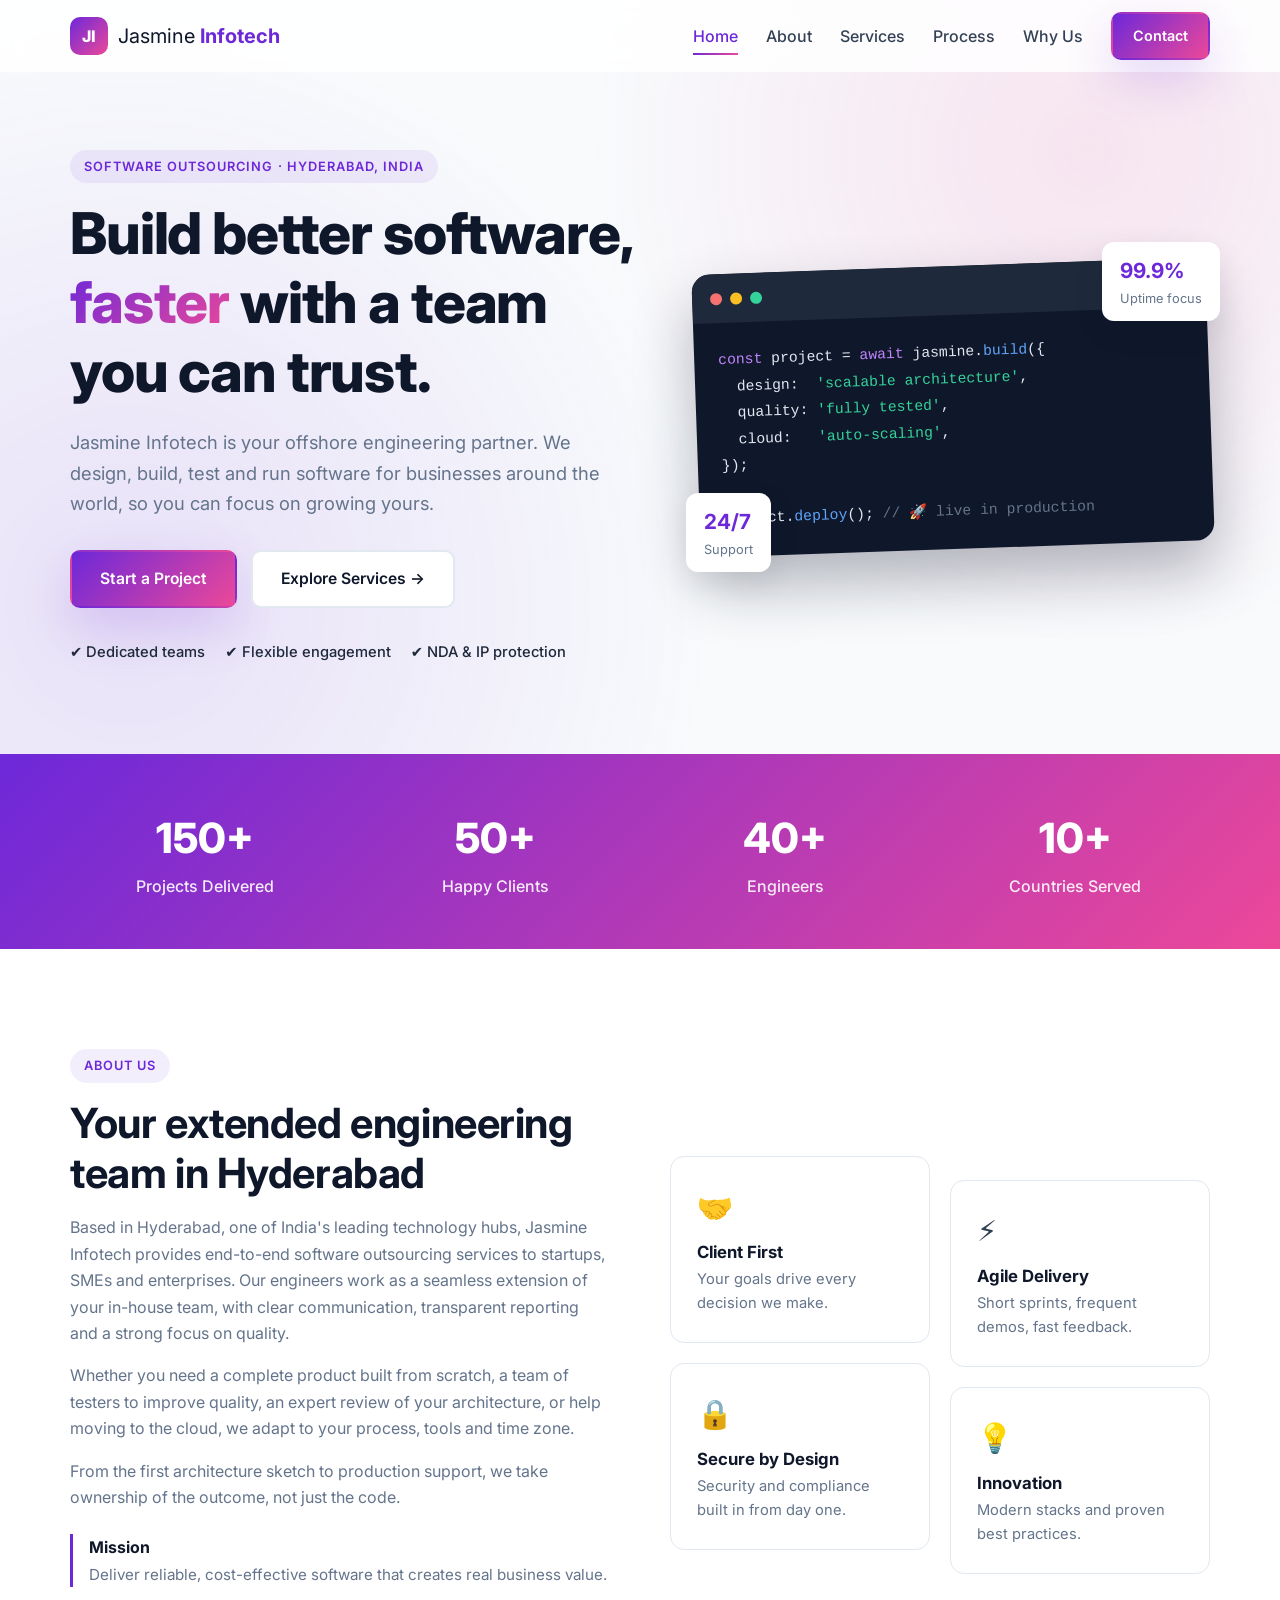
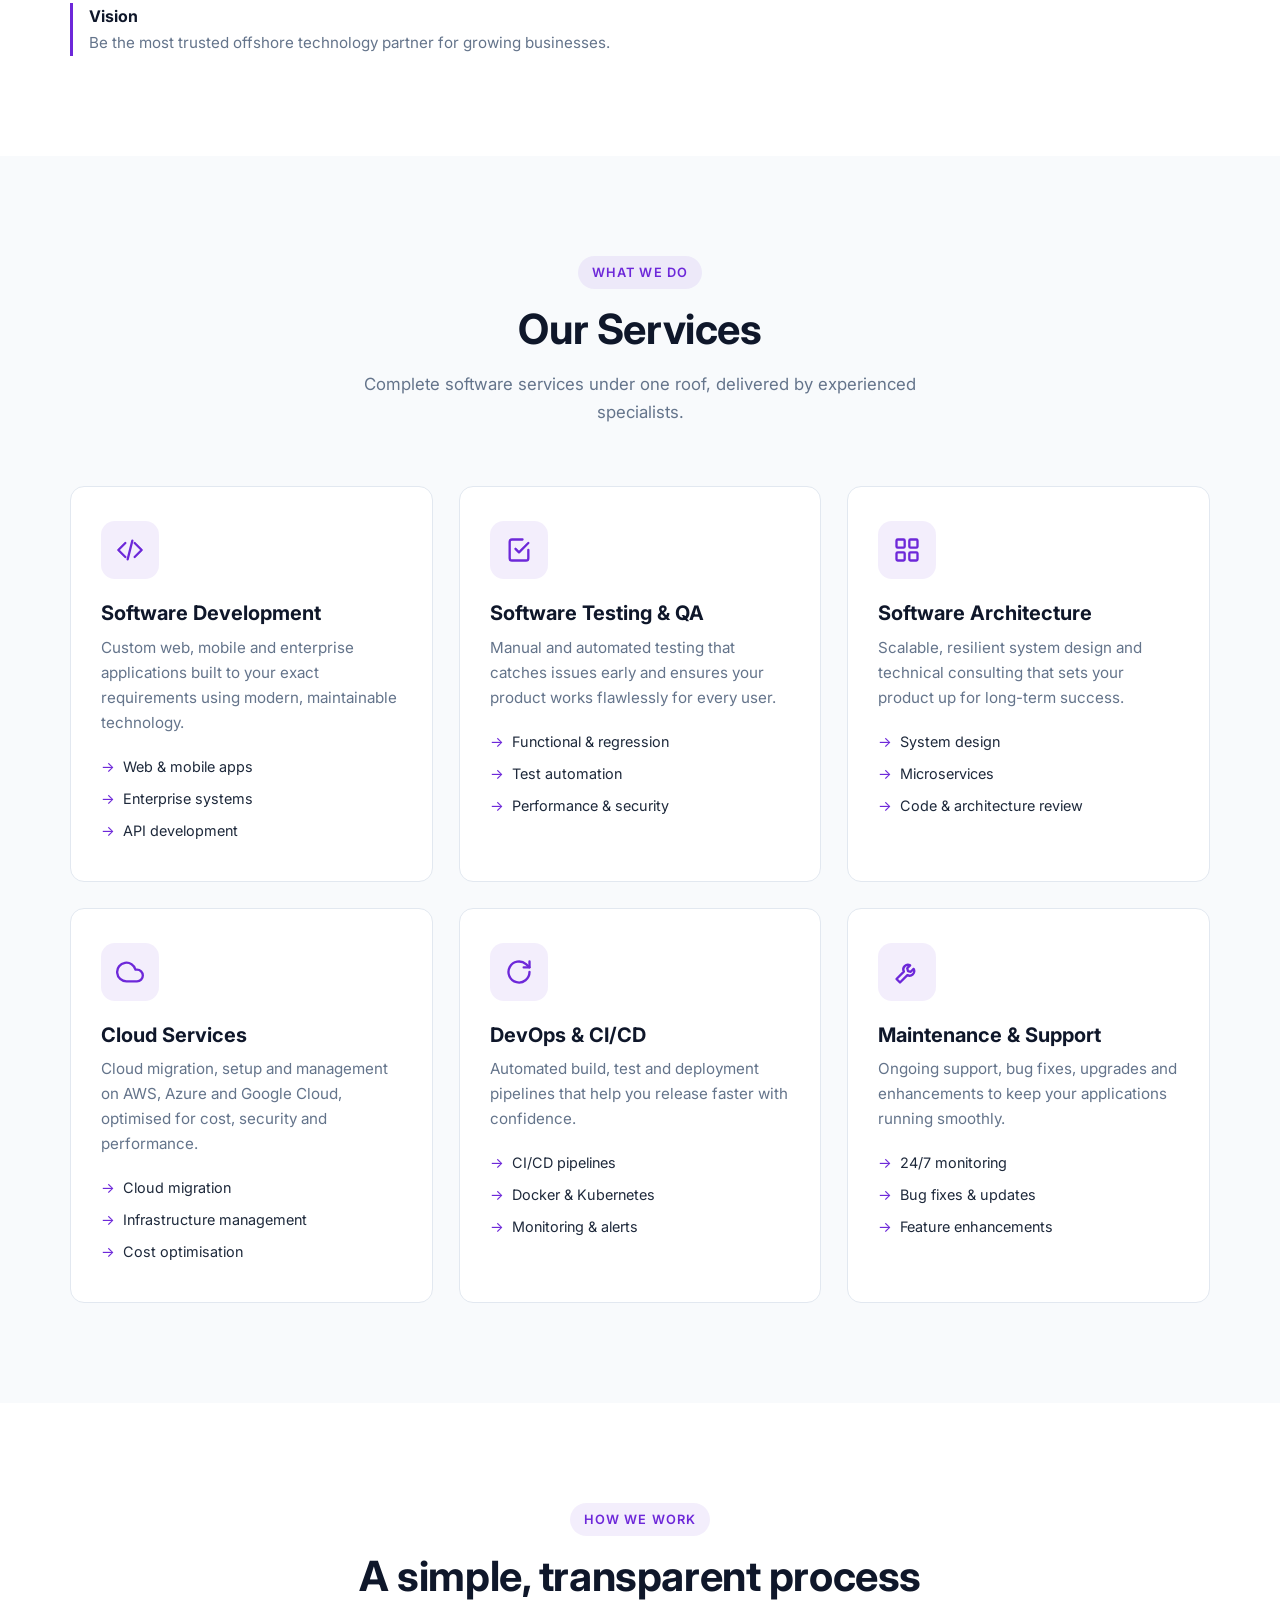
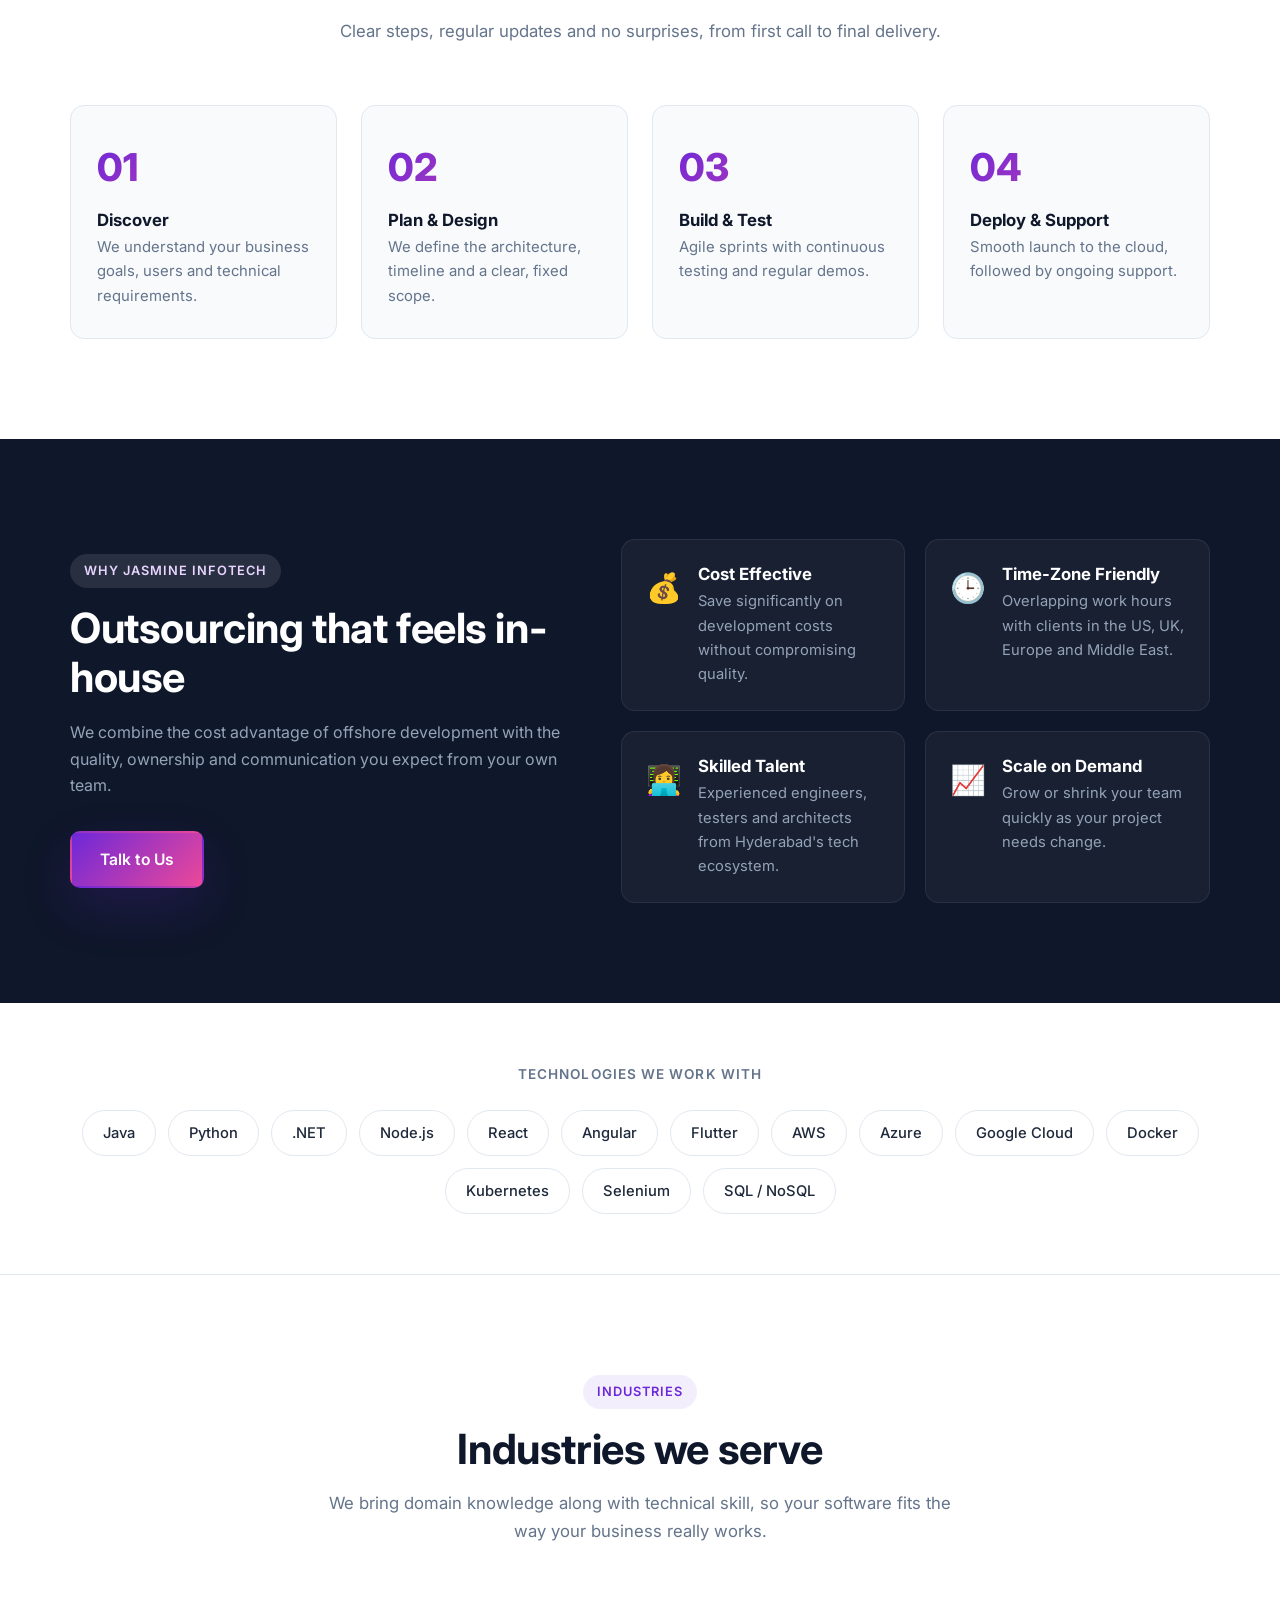
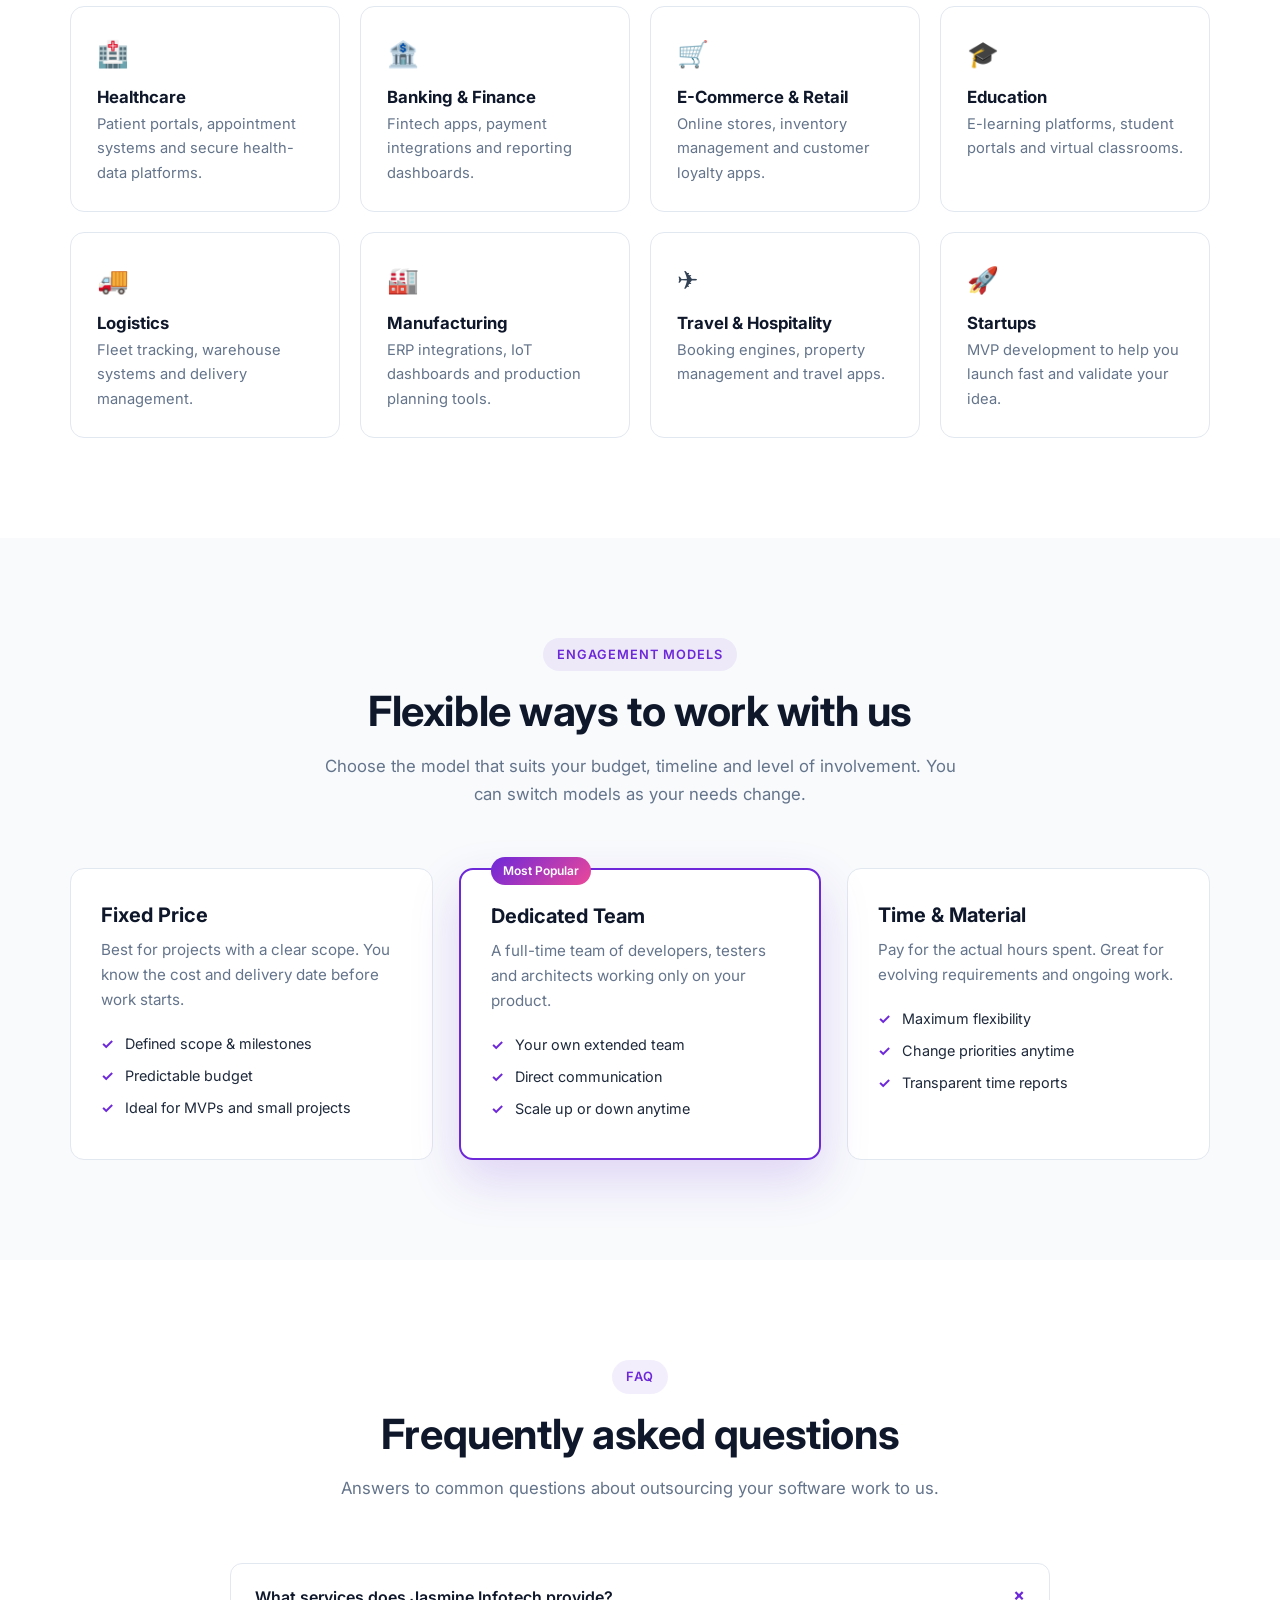
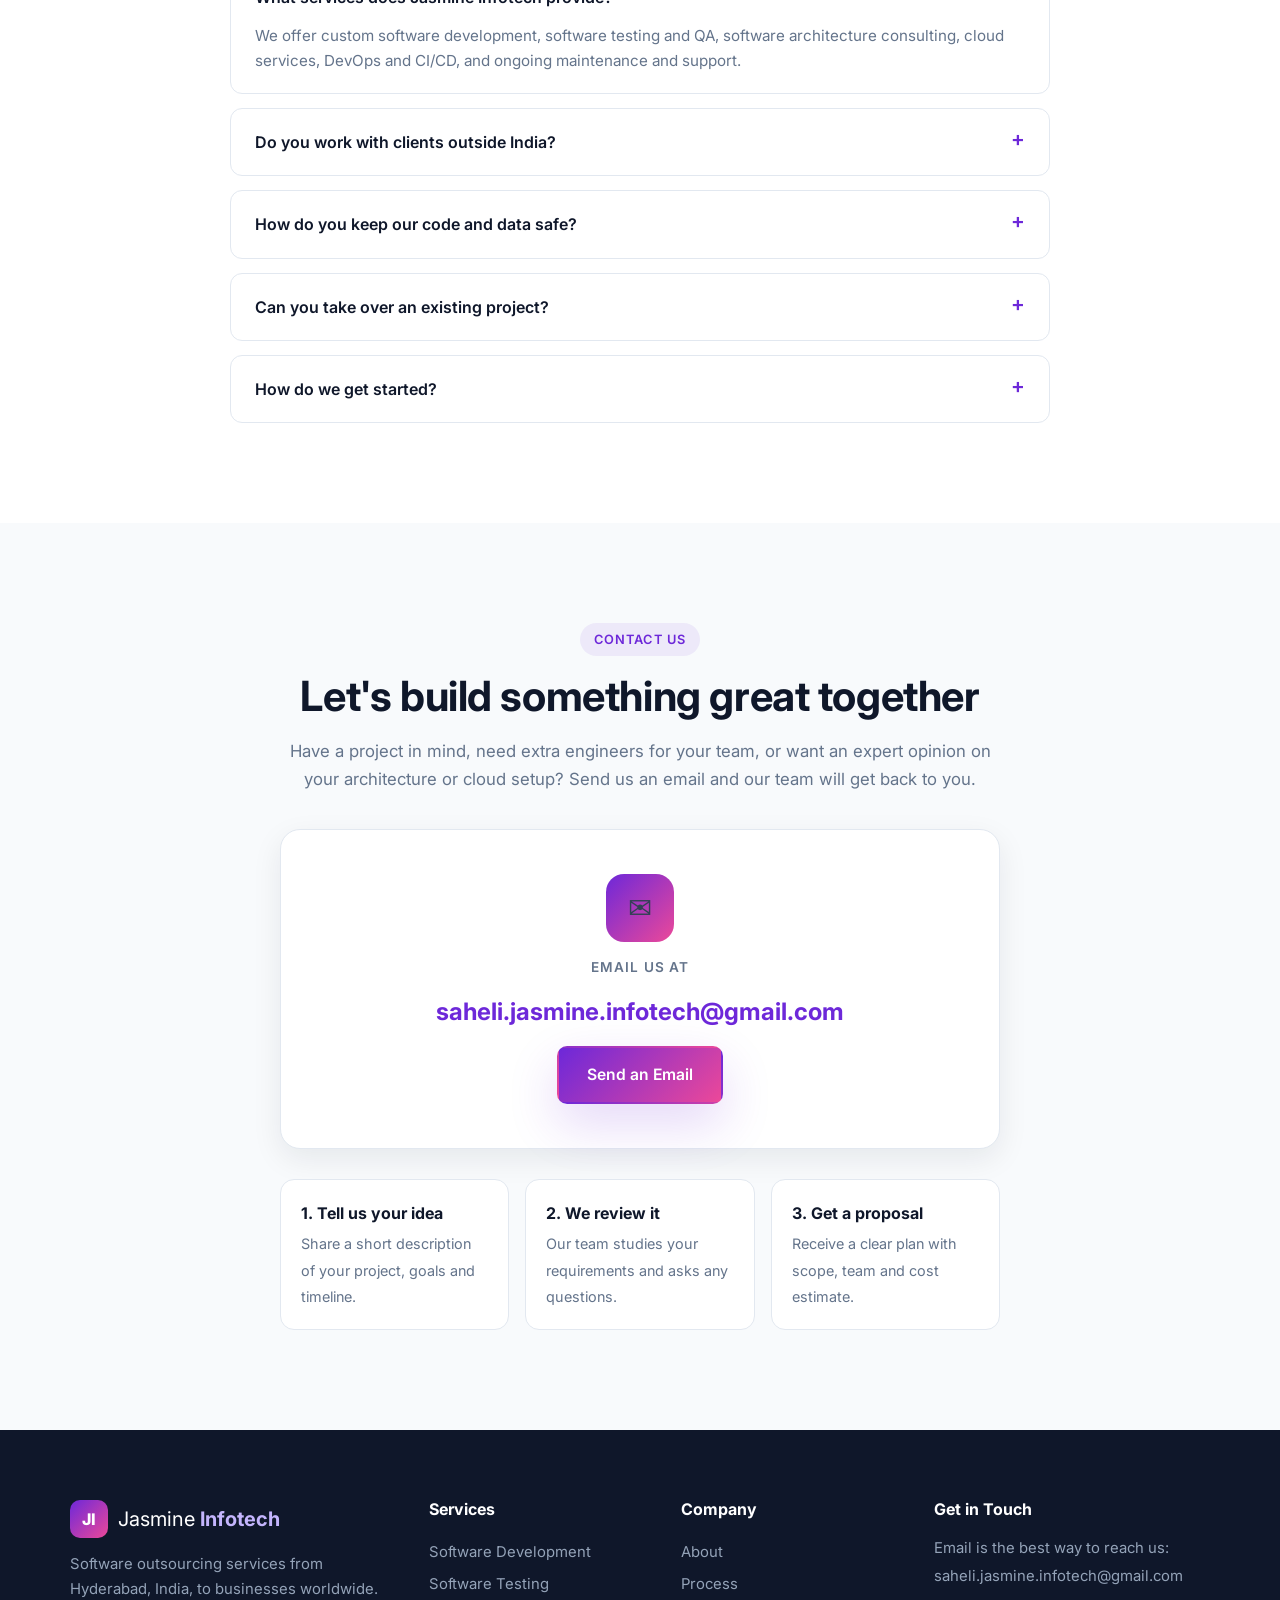
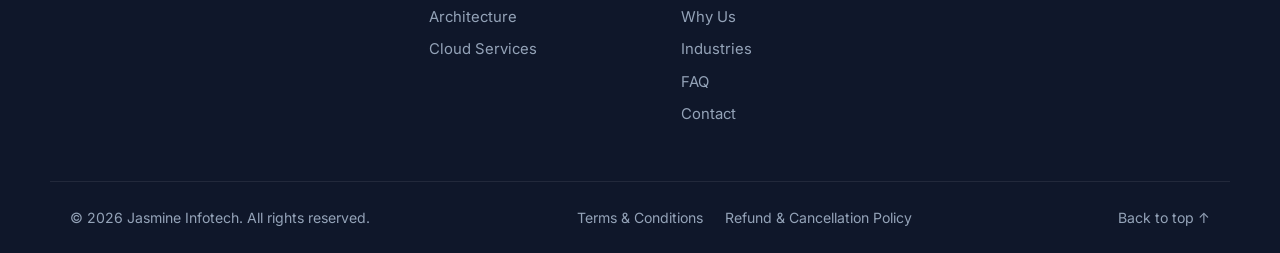
==== commit 04a7589d: "Terms and condition details" ====
--- a/index.html
+++ b/index.html
@@ -460,6 +460,8 @@
   font-size: 0.88rem;
 }
 .to-top:hover { color: var(--white); }
+.footer-legal { display: flex; flex-wrap: wrap; gap: 8px 22px; }
+.footer-legal a:hover { color: var(--white); }
 
 /* ---------- Reveal animation ---------- */
 .js .reveal { opacity: 0; transform: translateY(30px); transition: opacity 0.7s ease, transform 0.7s ease; }
@@ -903,6 +905,10 @@
     </div>
     <div class="container footer-bottom">
       <p>© <span id="year"></span> Jasmine Infotech. All rights reserved.</p>
+      <nav class="footer-legal" aria-label="Legal">
+        <a href="terms.html">Terms &amp; Conditions</a>
+        <a href="refund-policy.html">Refund &amp; Cancellation Policy</a>
+      </nav>
       <a href="#home" class="to-top">Back to top ↑</a>
     </div>
   </footer>
